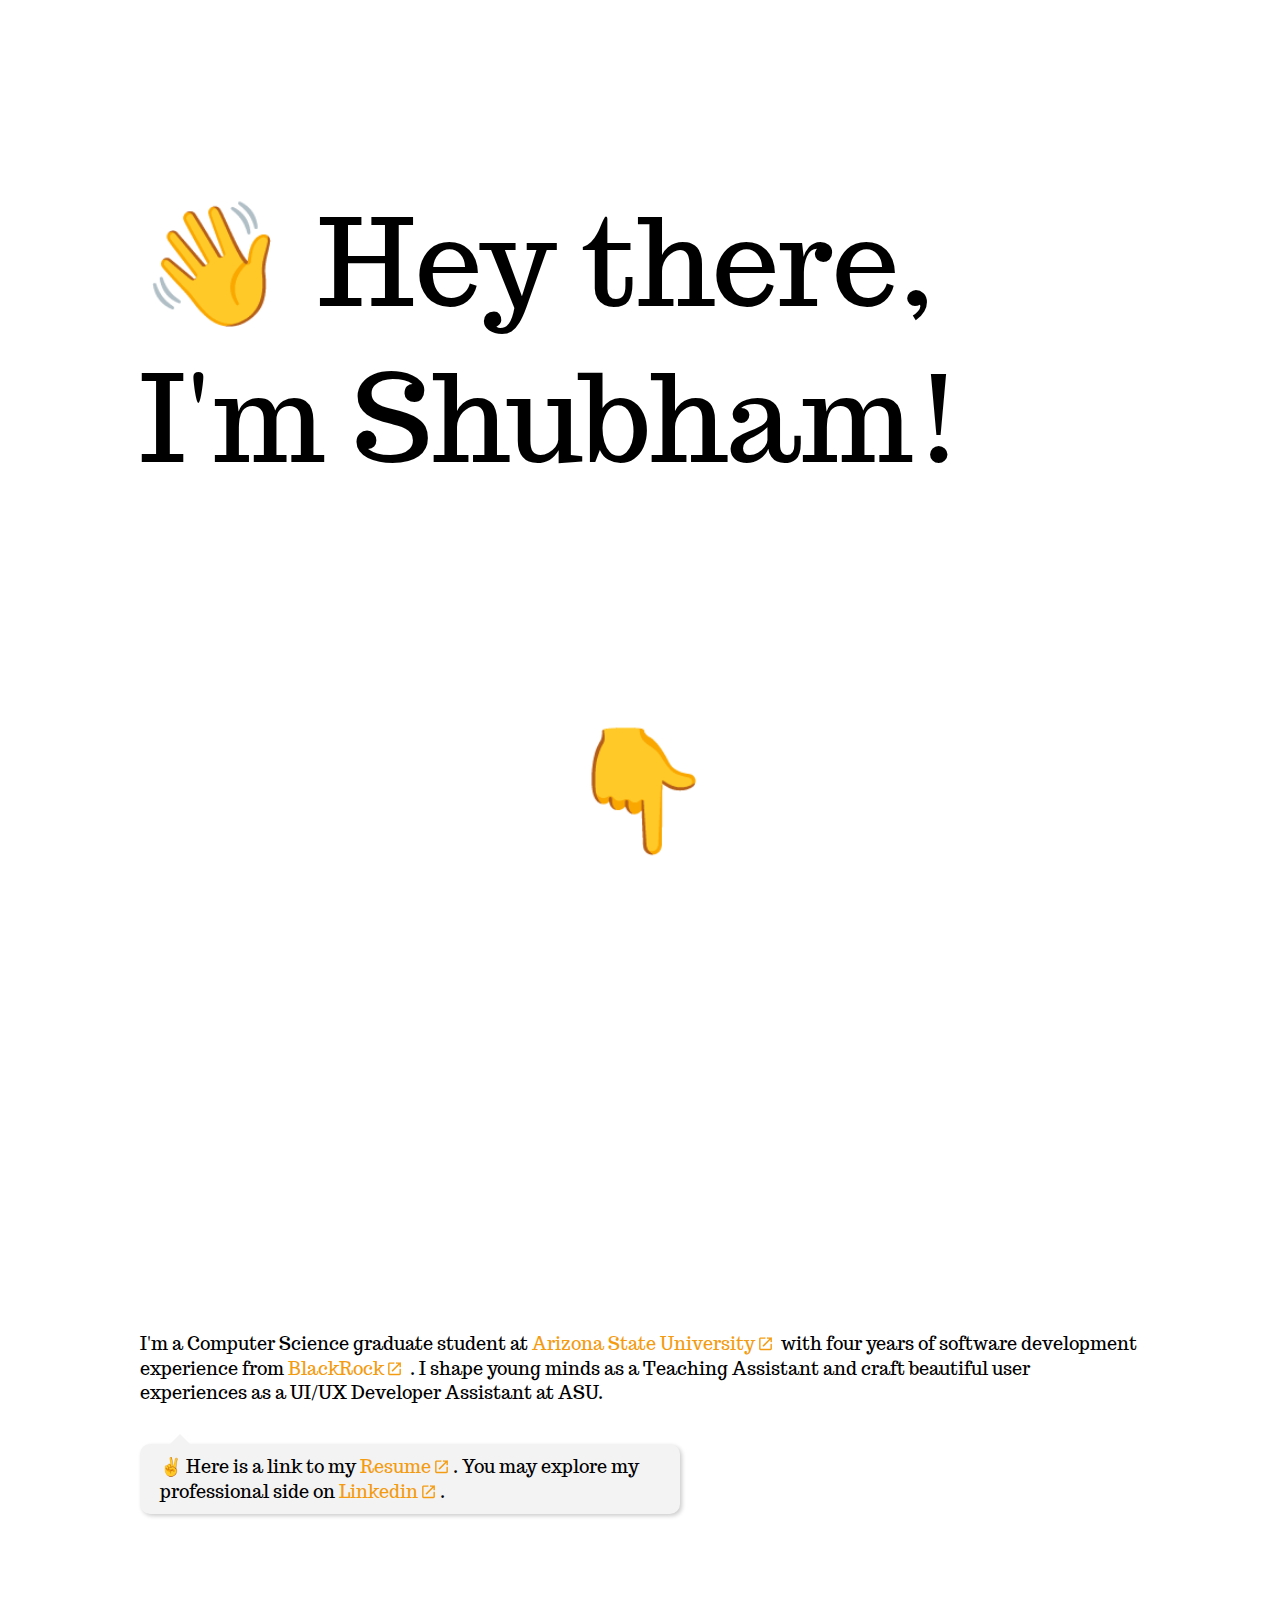
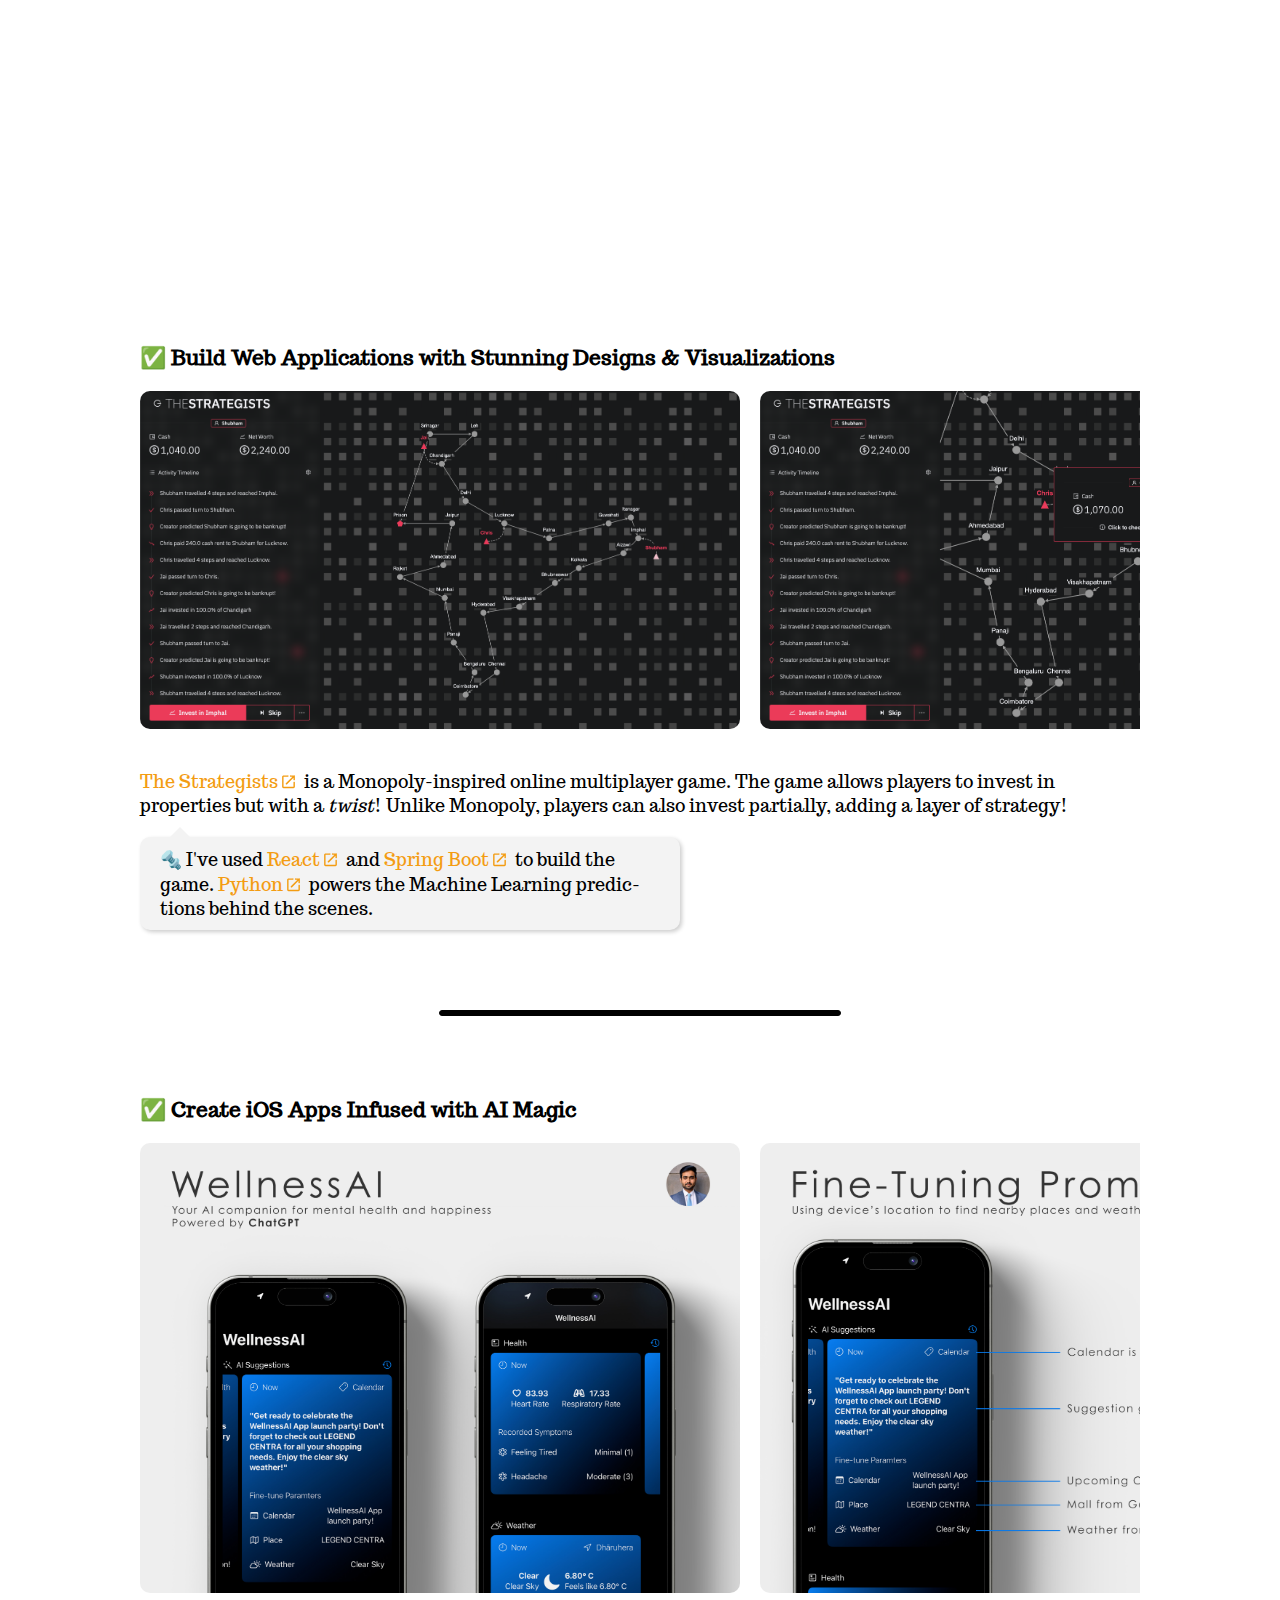
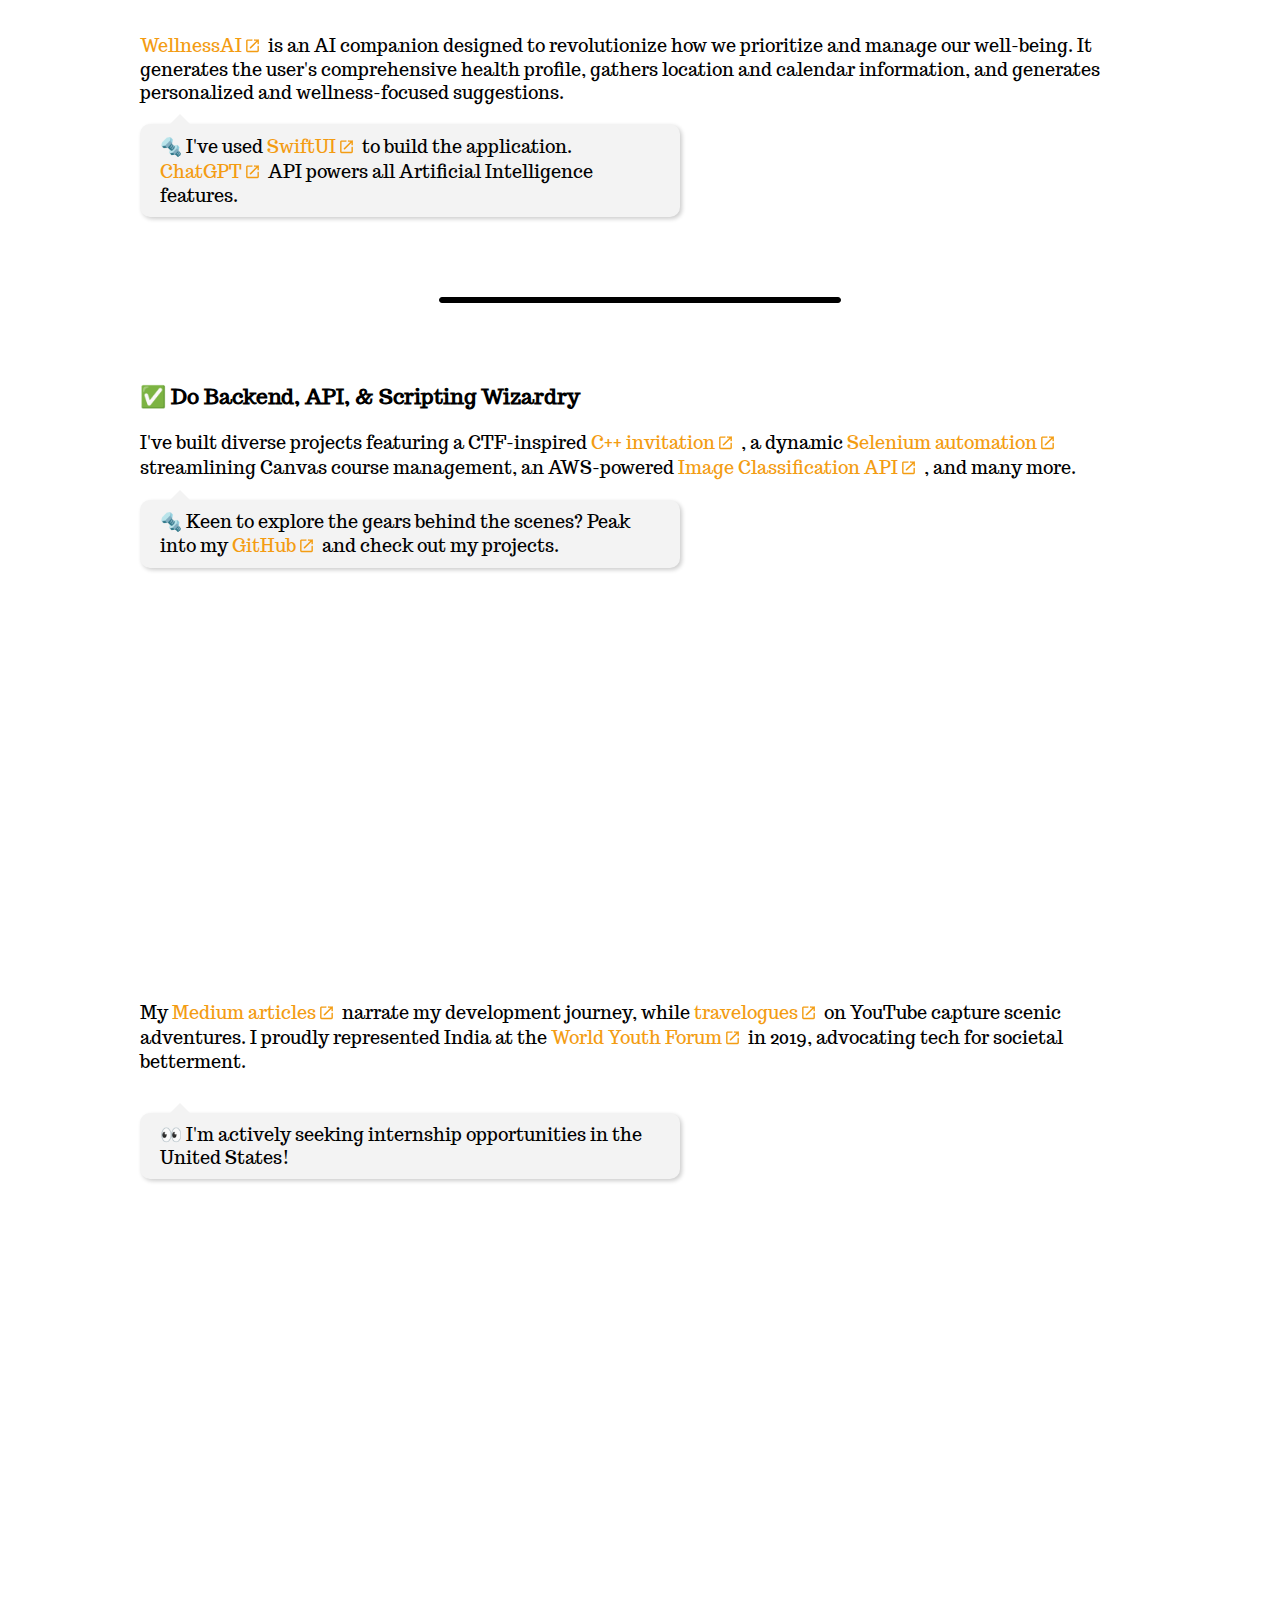
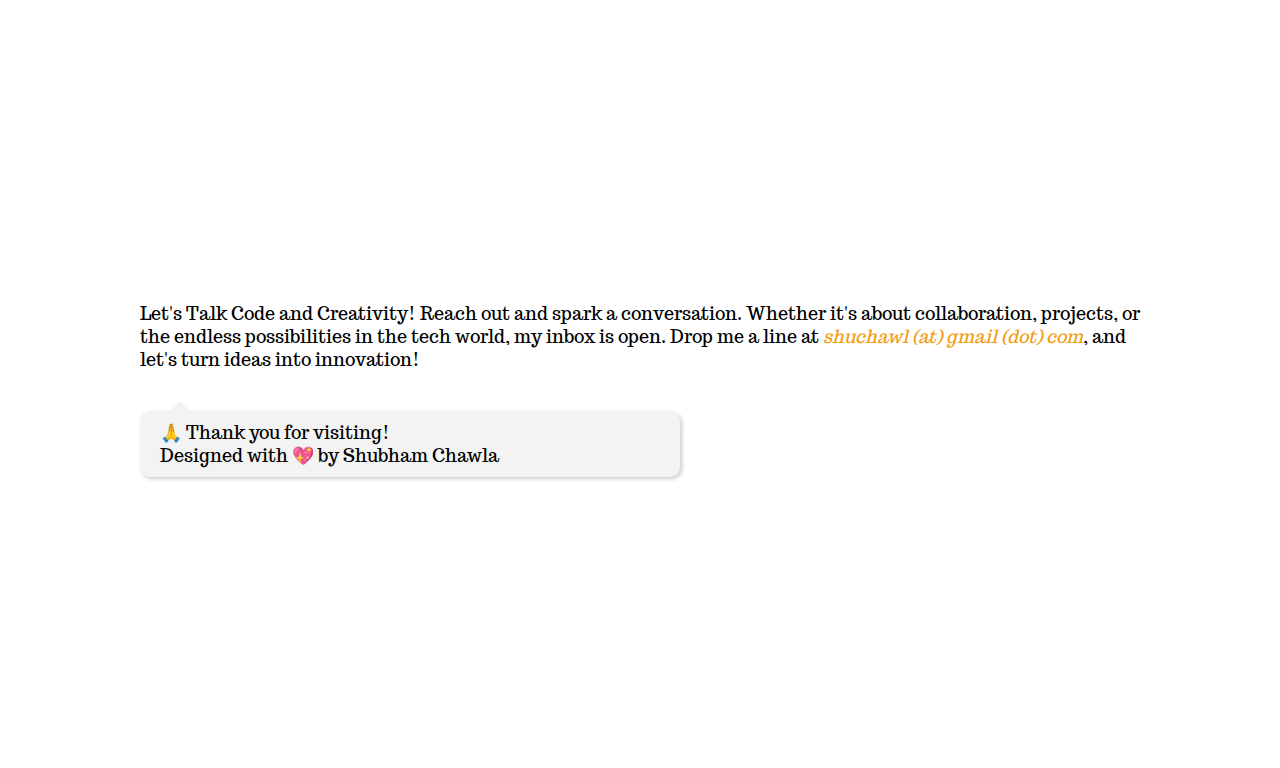
==== index.html @ 670779cb "fixed typos and emojis" ====
<!DOCTYPE html>
<html lang="en">

<head>
    <meta charset="UTF-8">
    <meta name="viewport" content="width=device-width, initial-scale=1.0">
    <title>Shubham Chawla | Portfolio</title>

    <!-- Style-related imports -->
    <link rel="stylesheet" href="css/style.css">

    <!-- JavaScript-related imports -->
    <script src="js/main.js" defer></script>
</head>

<body>

    <!-- Landing section -->
    <section class="landing">
        <header class="animate animate-out">
            <span>&#x1F44B;</span>
            <span>
                Hey there, <br />
                I'm Shubham!
            </span>
        </header>
        <footer>
            <button id="scroll-down">&#x1F447;</button>
        </footer>
    </section>

    <!-- About section -->
    <section class="about">
        <header class="animate animate-out">
            <span>&#x1F9D1; Who am I?</span>
        </header>
        <main>
            <p>
                I'm a Computer Science graduate student at
                <a href="https://www.asu.edu/" target="_blank">Arizona State University</a>
                with four years of software
                development experience from
                <a href="https://www.blackrock.com/" target="_blank">BlackRock</a>
                . I shape young minds as a Teaching Assistant and 
                craft beautiful user experiences as a UI/UX Developer Assistant at ASU.
            </p>
        </main>
        <footer>
            <p class="bubble">
                &#x270C; Here is a link to my
                <a href="https://drive.google.com/file/d/1rgNaaGQo2VbV3_PdTqlbp1B0GKqm_lYw/" target="_blank">Resume</a>.
                You may explore my professional side on
                <a href="https://www.linkedin.com/in/shubham1chawla/" target="_blank">Linkedin</a>.
            </p>
        </footer>
    </section>

    <!-- Projects section -->
    <section class="projects">
        <header class="animate animate-out">
            <span>&#x1F4BB; What can I do?</span>
        </header>
        <main>

            <!-- The Strategists -->
            <div class="projects__project">
                <h3> &#x2705; Build Web Applications with Stunning Designs & Visualizations</h3>
                <div class="slides">
                    <div class="slide slide-16-9" style="--background-url: url(../assets/web-01.png)"></div>
                    <div class="slide slide-16-9" style="--background-url: url(../assets/web-02.png)"></div>
                    <div class="slide slide-16-9" style="--background-url: url(../assets/web-03.png)"></div>
                    <div class="slide slide-16-9" style="--background-url: url(../assets/web-04.png)"></div>
                    <div class="slide slide-16-9" style="--background-url: url(../assets/web-05.png)"></div>
                    <div class="slide slide-16-9" style="--background-url: url(../assets/web-06.png)"></div>
                </div>
                <p class="description">
                    <a href="https://github.com/shubham1chawla/the-strategists-remastered" target="_blank">The Strategists</a>
                    is a Monopoly-inspired online multiplayer game.
                    The game allows players to invest in properties but with a <i>twist</i>!
                    Unlike Monopoly, players can also invest partially, adding a layer of strategy!
                </p>
                <p class="bubble">
                    &#x1F529; I've used
                    <a href="https://react.dev/" target="_blank">React</a>
                    and
                    <a href="https://spring.io/projects/spring-boot/" target="_blank">Spring Boot</a>
                    to build the game.
                    <a href="https://www.python.org/" target="_blank">Python</a>
                    powers the Machine Learning predictions behind the scenes.
                </p>
            </div>

            <hr />

            <!-- Wellness AI -->
            <div class="projects__project">
                <h3> &#x2705; Create iOS Apps Infused with AI Magic</h3>
                <div class="slides">
                    <div class="slide slide-4-3" style="--background-url: url(../assets/ios-01.jpg)"></div>
                    <div class="slide slide-4-3" style="--background-url: url(../assets/ios-02.jpg)"></div>
                    <div class="slide slide-4-3" style="--background-url: url(../assets/ios-03.jpg)"></div>
                    <div class="slide slide-4-3" style="--background-url: url(../assets/ios-04.jpg)"></div>
                    <div class="slide slide-4-3" style="--background-url: url(../assets/ios-05.jpg)"></div>
                    <div class="slide slide-4-3" style="--background-url: url(../assets/ios-06.jpg)"></div>
                    <div class="slide slide-4-3" style="--background-url: url(../assets/ios-07.jpg)"></div>
                </div>
                <p class="description">
                    <a href="https://github.com/shubham1chawla/WellnessAI" target="_blank">WellnessAI</a> 
                    is an AI companion designed to revolutionize how we prioritize and manage our well-being.
                    It generates the user's comprehensive health profile, gathers location and calendar information,
                    and generates personalized and wellness-focused suggestions.
                </p>
                <p class="bubble">
                    &#x1F529; I've used 
                    <a href="https://developer.apple.com/xcode/swiftui/" target="_blank">SwiftUI</a>
                    to build the application. 
                    <a href="https://openai.com/chatgpt" target="_blank">ChatGPT</a> 
                    API powers all Artificial Intelligence features.
                </p>
            </div>

            <hr />

            <!-- Wellness AI -->
            <div class="projects__project">
                <h3> &#x2705; Do Backend, API, & Scripting Wizardry</h3>
                <p class="description">
                    I've built diverse projects featuring a CTF-inspired
                    <a href="https://github.com/shubham1chawla/invitation" target="_blank">C++ invitation</a>
                    , a dynamic 
                    <a href="https://github.com/shubham1chawla/CanvasStudentRemover" target="_blank">Selenium automation</a> 
                    streamlining Canvas course management, an AWS-powered 
                    <a href="https://github.com/shubham1chawla/image-classifier-microservices" target="_blank">Image Classification API</a>
                    , and many more.
                </p>
                <p class="bubble">
                    &#x1F529; Keen to explore the gears behind the scenes?
                    Peak into my 
                    <a role="button" href="https://github.com/shubham1chawla" target="_blank">GitHub</a>
                    and check out my projects.
                </p>
            </div>

        </main>
    </section>

    <!-- Hobby section -->
    <section class="hobby">
        <header class="animate animate-out">
            <span>&#x1F607; What else?</span>
        </header>
        <main>
            <p>
                My 
                <a href="https://medium.com/@shuchawl" target="_blank">Medium articles</a>
                narrate my development journey, while 
                <a href="https://www.youtube.com/channel/UCCbki2O-rbIowkFsRJC2DrA" target="_blank">travelogues</a>
                on YouTube capture scenic adventures. I proudly represented India at the 
                <a href="https://wyfegypt.com/" target="_blank">World Youth Forum</a>
                in 2019, advocating tech for societal betterment.
            </p>
        </main>
        <footer>
            <p class="bubble">
                &#x1F440; I'm actively seeking internship opportunities in the United States!
            </p>
        </footer>
    </section>

    <!-- Contact section -->
    <section class="contact">
        <header class="animate animate-out">
            <span>&#x1F4AC; Want to chat?</span>
        </header>
        <main>
            <p>
                Let's Talk Code and Creativity! Reach out and spark a conversation. 
                Whether it's about collaboration, projects, or the endless possibilities in the tech world, my inbox is open. 
                Drop me a line at <i>shuchawl (at) gmail (dot) com</i>, and let's turn ideas into innovation!
            </p>
        </main>
        <footer>
            <p class="bubble">
                &#x1F64F; Thank you for visiting! <br />
                Designed with &#x1F496; by Shubham Chawla
            </p>
        </footer>
    </section>

</body>

</html>
---- css/style.css ----
@import url('https://fonts.googleapis.com/css2?family=Trocchi&display=swap');

* {
    margin: 0;
    padding: 0;
    min-width: 0;
}

:root {
    --font-family: Trocchi, serif;
    --landing-font-size: min(12vw, 12rem);
    --heading-font-size: min(8vw, 8rem);
    --font-size: min(6vw, 1.8rem);

    --section-width: 90%;
    --section-max-width: 1000px;

    --accent-color: #f39c12;
    --bubble-background-color: #f3f3f3;

    --small-unit: 1rem;
    --medium-unit: 2rem;
    --large-unit: 4rem;

    font-family: var(--font-family);
    font-size: 62.5%;
}

hr {
    width: min(50rem, 40%);
    height: 4px;
    background-color: black;
    margin: var(--large-unit) auto;
    border: 1px solid black;
    border-radius: var(--small-unit);
}

a,
a:visited,
a:focus {
    color: var(--accent-color);
    text-decoration: none;
    display: inline-flex;
    flex-wrap: wrap;
    align-items: center;
}

a:hover {
    text-decoration: underline;
}

a[target="_blank"]::after {
    content: url(../assets/new-tab.svg);
    margin-left: 2px;
}

section {
    min-height: 100svh;
    width: var(--section-width);
    max-width: var(--section-max-width);
    margin: auto;
    font-size: var(--font-size);
}

section>header {
    font-size: var(--heading-font-size);
}

section .bubble {
    position: relative;
    background: var(--bubble-background-color);
    border-radius: var(--small-unit);
    font-size: var(--font-size);
    max-width: min(100%, 50rem);
    padding: var(--small-unit) var(--medium-unit);
    box-shadow: 2px 2px 4px rgba(0, 0, 0, .2);
    hyphens: auto;
}

section .bubble:after {
    content: '';
    position: absolute;
    top: 0;
    left: var(--large-unit);
    width: 0;
    height: 0;
    border: var(--small-unit) solid transparent;
    border-bottom-color: var(--bubble-background-color);
    border-top: 0;
    margin-left: calc(-1 * var(--small-unit));
    margin-top: calc(-1 * var(--small-unit));
}

.animate {
    transition: all 1s ease;
    transition-delay: 400ms;
}

.animate-out {
    filter: blur(100%);
    transform: translateX(var(--large-unit));
    opacity: 0;
}

.animate-in {
    filter: blur(0%);
    transform: translateX(0%);
    opacity: 1;
}

/* 
    ----------------------------------------------------
    LANDING SECTION CSS BELOW
    ----------------------------------------------------
*/

section.landing {
    display: flex;
    flex: auto 1;
    flex-direction: column;
    justify-content: space-between;
}

section.landing>header {
    font-size: var(--landing-font-size);
    margin: auto 0;
}

section.landing>footer {
    align-self: center;
}

section.landing>footer>button {
    cursor: pointer;
    background: none;
    border: none;
    font-size: var(--landing-font-size);
    padding: var(--large-unit) 0;
    animation: scroll-down-icon-animation 1.5s infinite;
}

@keyframes scroll-down-icon-animation {
    0% {
        transform: translateY(0%);
    }

    50% {
        transform: translateY(var(--medium-unit));
    }

    100% {
        transform: translateY(0%);
    }
}

/* 
    ----------------------------------------------------
    ABOUT SECTION CSS BELOW
    ----------------------------------------------------
*/

section.about {
    display: flex;
    flex-direction: column;
    justify-content: center;
    gap: var(--large-unit);
}

/* 
    ----------------------------------------------------
    PROJECTS SECTION CSS BELOW
    ----------------------------------------------------
*/

section.projects {
    display: flex;
    flex-direction: column;
    gap: var(--large-unit);
}

section.projects>main {
    display: flex;
    flex-direction: column;
    gap: var(--large-unit);
}

section.projects>main div.projects__project {
    display: flex;
    flex-direction: column;
    gap: var(--medium-unit);
}

section.projects>main div.slides {
    display: flex;
    overflow-x: auto;
    scroll-snap-type: x mandatory;
    scroll-behavior: smooth;
    -webkit-overflow-scrolling: touch;
    scroll-snap-type: mandatory;
}

section.projects>main div.slides::-webkit-scrollbar {
    width: var(--small-unit);
    height: var(--small-unit);
}

section.projects>main div.slides::-webkit-scrollbar-thumb {
    background: var(--accent-color);
    border-radius: var(--small-unit);
}

section.projects>main div.slides::-webkit-scrollbar-track {
    background: transparent;
}

section.projects>main div.slides>div.slide {
    position: relative;
    display: flex;
    margin: 0 var(--medium-unit) var(--medium-unit) 0;
    flex-shrink: 0;
    justify-content: center;
    align-items: center;
    scroll-snap-align: start;
    border-radius: var(--small-unit);
    transform-origin: center center;
    transform: scale(1);
    transition: transform 0.5s;
    width: min(60rem, 100%);
    background-image: var(--background-url);
    background-size: cover;
    background-position: center;
    cursor: pointer;
}

section.projects>main div.slides>div.slide-16-9 {
    aspect-ratio: 16/9;
}

section.projects>main div.slides>div.slide-4-3 {
    aspect-ratio: 4/3;
}

/* 
    ----------------------------------------------------
    HOBBY SECTION CSS BELOW
    ----------------------------------------------------
*/

section.hobby {
    display: flex;
    flex-direction: column;
    justify-content: center;
    gap: var(--large-unit);
}

/* 
    ----------------------------------------------------
    CONTACT SECTION CSS BELOW
    ----------------------------------------------------
*/

section.contact {
    display: flex;
    flex-direction: column;
    justify-content: center;
    gap: var(--large-unit);
}

section.contact>main p>i {
    color: var(--accent-color);
}
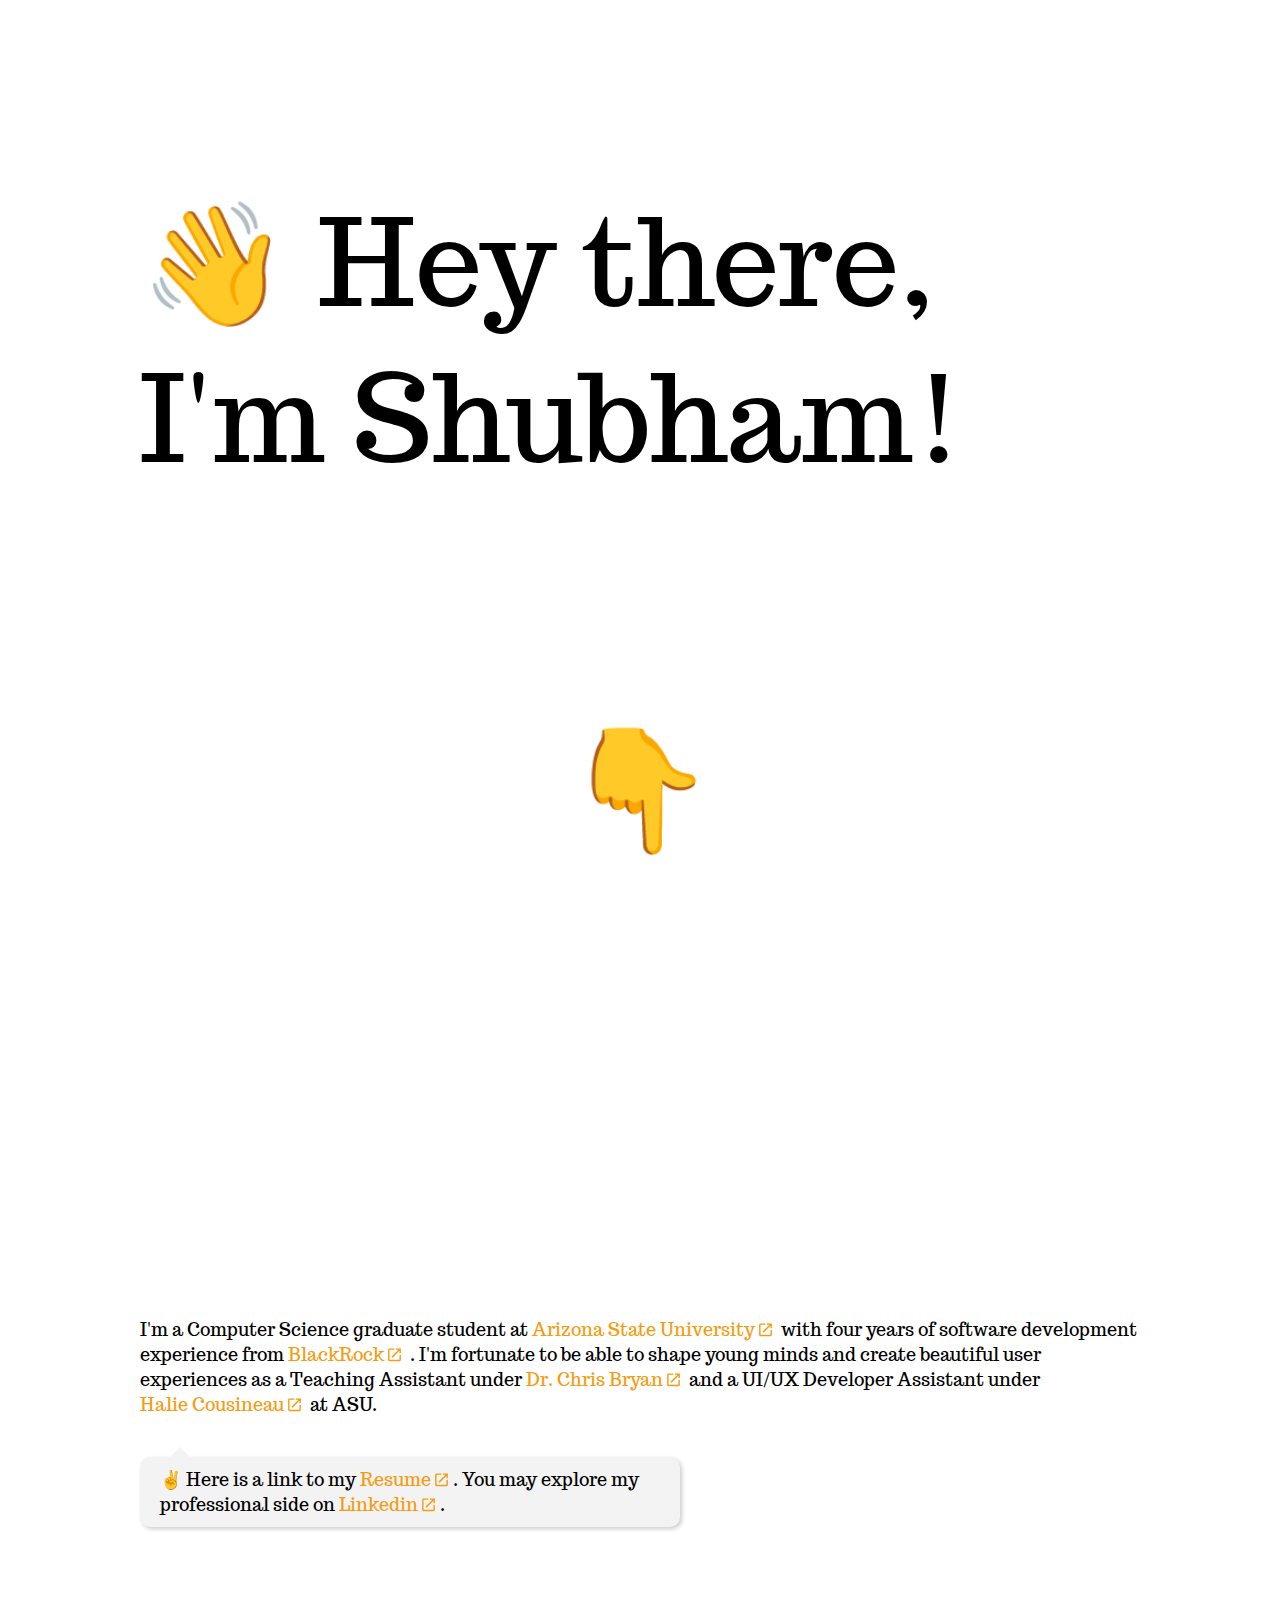
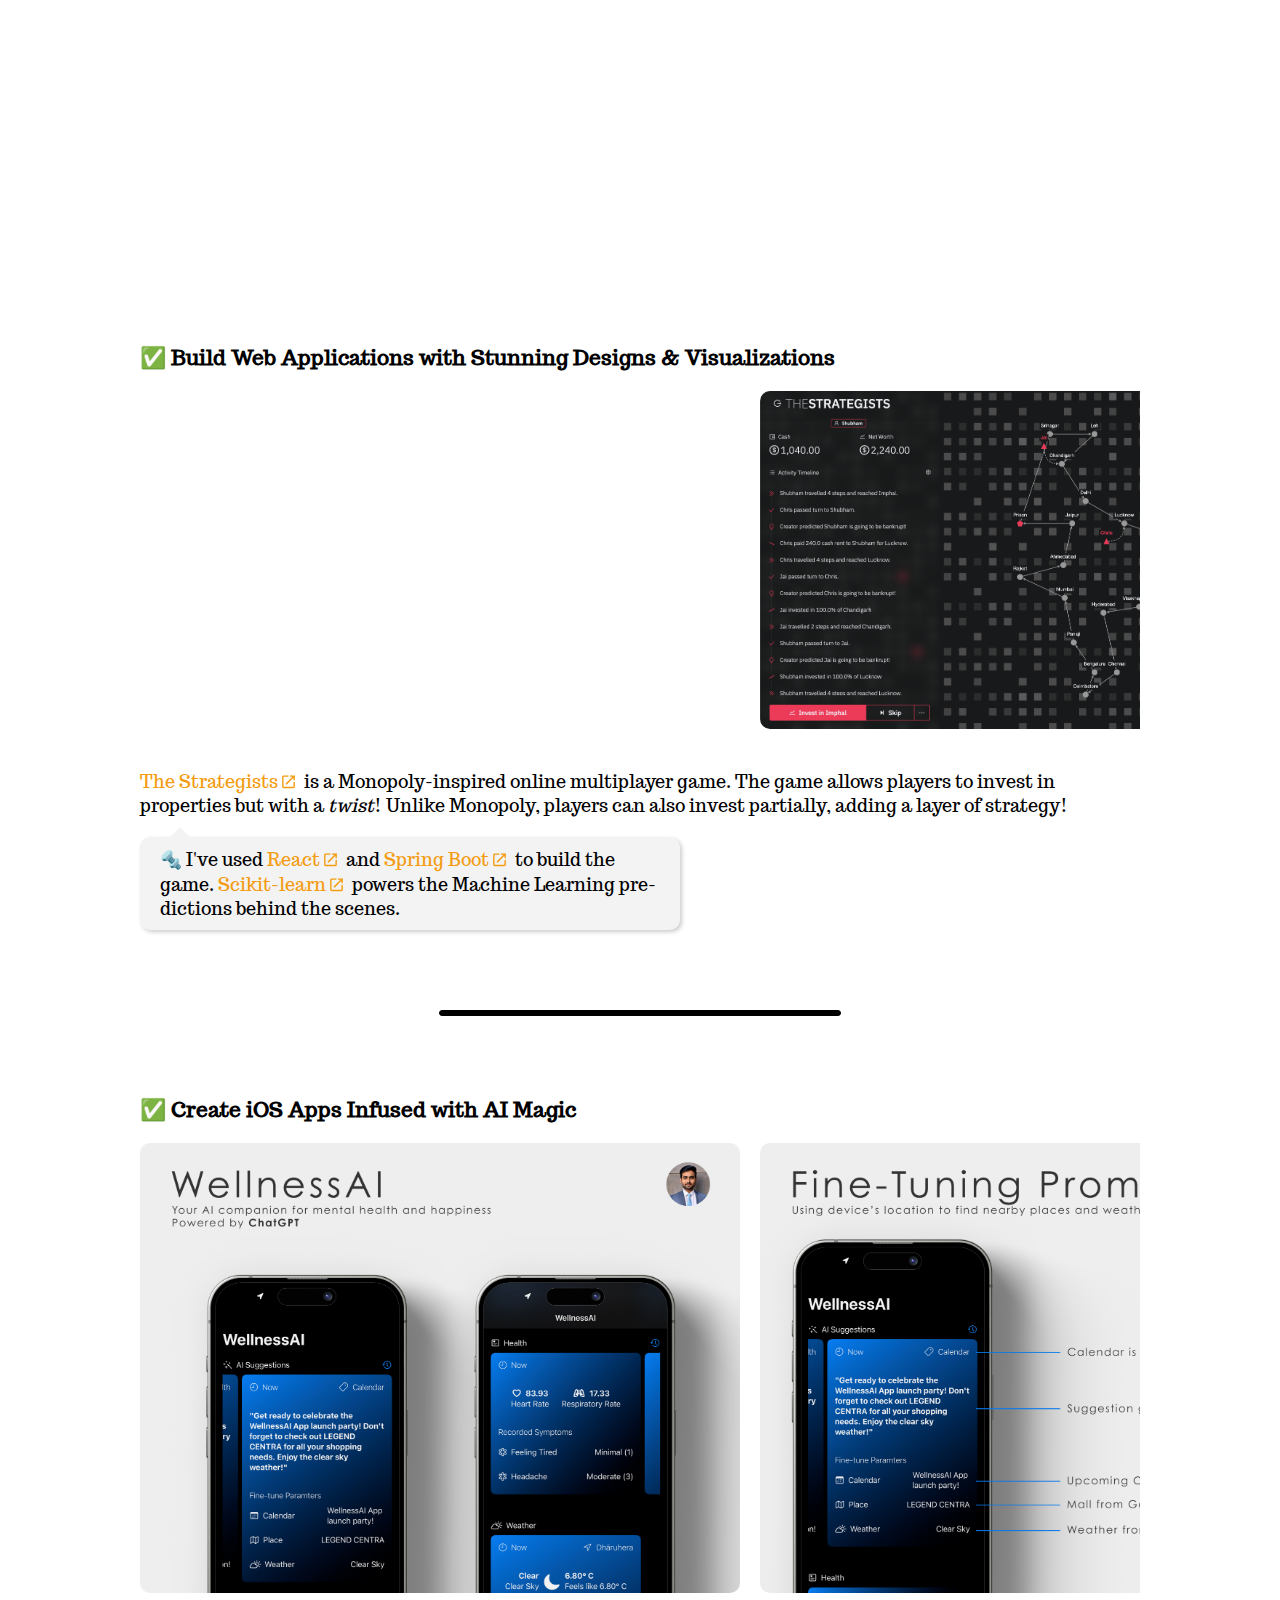
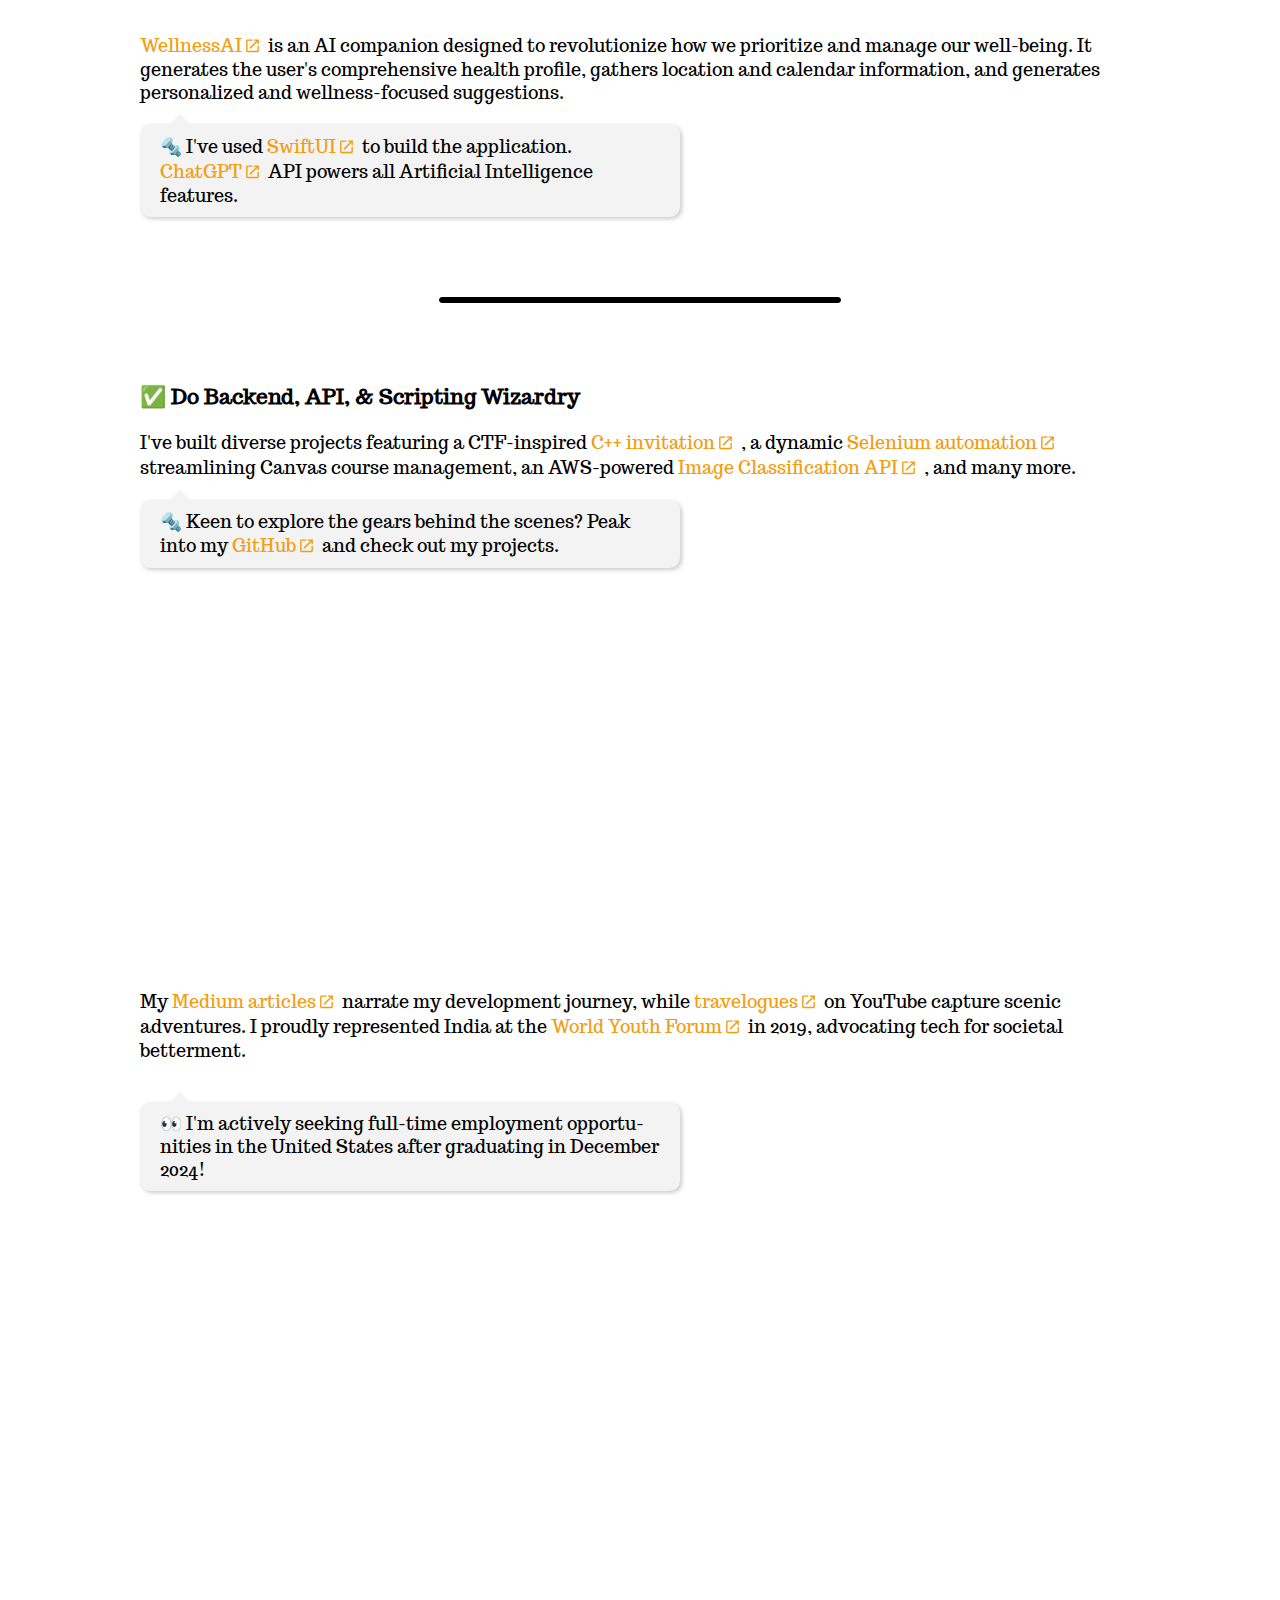
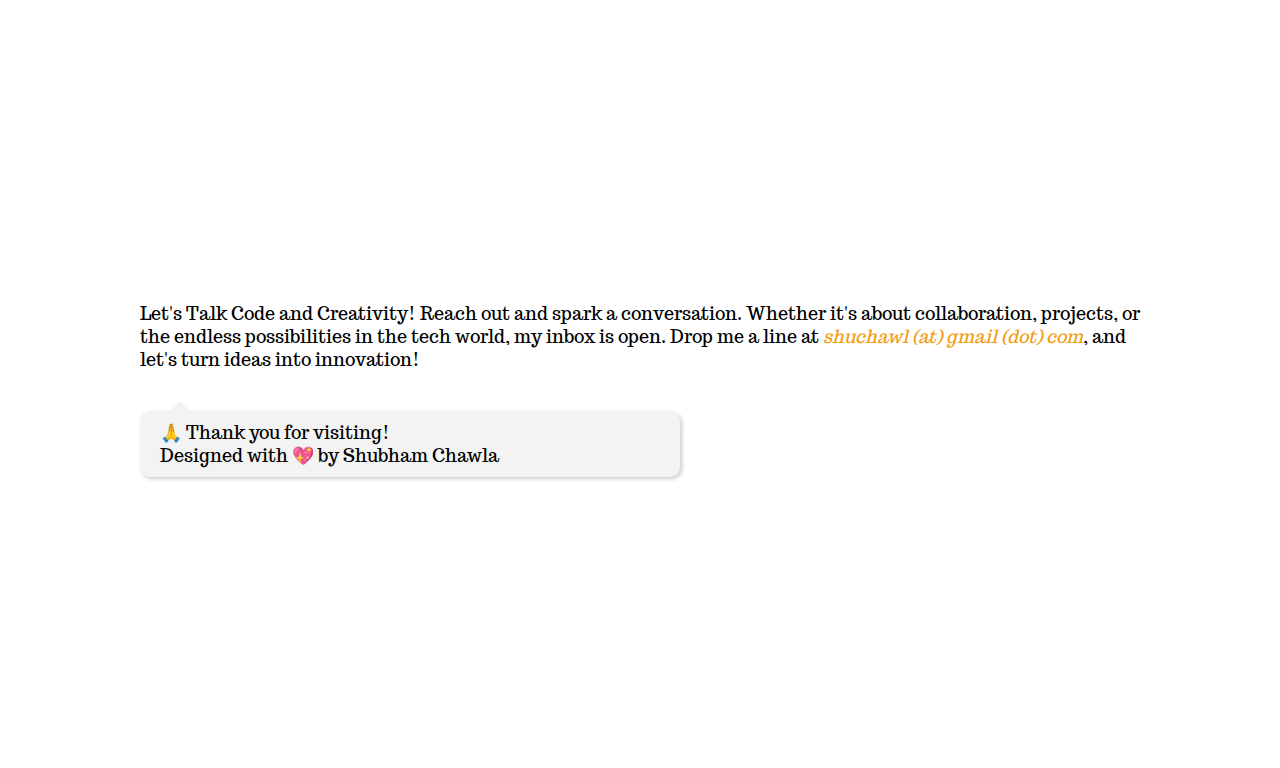
==== commit 8075ed29: "added Strategists gameplay video and minor changes" ====
--- a/index.html
+++ b/index.html
@@ -18,7 +18,7 @@
     <!-- Landing section -->
     <section class="landing">
         <header class="animate animate-out">
-            <span>&#x1F44B;</span>
+            <span class="landing__wave">&#x1F44B;</span>
             <span>
                 Hey there, <br />
                 I'm Shubham!
@@ -41,8 +41,12 @@
                 with four years of software
                 development experience from
                 <a href="https://www.blackrock.com/" target="_blank">BlackRock</a>
-                . I shape young minds as a Teaching Assistant and 
-                craft beautiful user experiences as a UI/UX Developer Assistant at ASU.
+                . I'm fortunate to be able to shape young minds and 
+                create beautiful user experiences as a Teaching Assistant under 
+                <a href="https://search.asu.edu/profile/3335256" target="_blank">Dr. Chris Bryan</a>
+                and a UI/UX Developer Assistant under 
+                <a href="https://search.asu.edu/profile/4077374" target="_blank">Halie Cousineau</a>
+                at ASU.
             </p>
         </main>
         <footer>
@@ -66,6 +70,17 @@
             <div class="projects__project">
                 <h3> &#x2705; Build Web Applications with Stunning Designs & Visualizations</h3>
                 <div class="slides">
+                    <div class="slide slide-16-9">
+                        <iframe 
+                            width="100%" height="100%" 
+                            src="https://www.youtube.com/embed/hvkbyQzbgW0?si=vSgrhtbuvL-ZJaoZ" 
+                            title="YouTube video player" 
+                            frameborder="0" 
+                            allow="accelerometer; autoplay; clipboard-write; encrypted-media; gyroscope; picture-in-picture; web-share" 
+                            referrerpolicy="strict-origin-when-cross-origin" 
+                            allowfullscreen>
+                        </iframe>
+                    </div>
                     <div class="slide slide-16-9" style="--background-url: url(../assets/web-01.png)"></div>
                     <div class="slide slide-16-9" style="--background-url: url(../assets/web-02.png)"></div>
                     <div class="slide slide-16-9" style="--background-url: url(../assets/web-03.png)"></div>
@@ -85,7 +100,7 @@
                     and
                     <a href="https://spring.io/projects/spring-boot/" target="_blank">Spring Boot</a>
                     to build the game.
-                    <a href="https://www.python.org/" target="_blank">Python</a>
+                    <a href="https://scikit-learn.org/stable/" target="_blank">Scikit-learn</a>
                     powers the Machine Learning predictions behind the scenes.
                 </p>
             </div>
@@ -162,7 +177,7 @@
         </main>
         <footer>
             <p class="bubble">
-                &#x1F440; I'm actively seeking internship opportunities in the United States!
+                &#x1F440; I'm actively seeking full-time employment opportunities in the United States after graduating in December 2024!
             </p>
         </footer>
     </section>
--- a/css/style.css
+++ b/css/style.css
@@ -126,6 +126,26 @@
     margin: auto 0;
 }
 
+section.landing>header span.landing__wave {
+    display: inline-block;
+    transform-origin: 90% 90%;
+    animation: wave-animation 1.5s infinite;
+}
+
+@keyframes wave-animation {
+    0% {
+        transform: rotate(-6.125deg);
+    }
+
+    50% {
+        transform: rotate(6.125deg);
+    }
+
+    100% {
+        transform: rotate(-6.125deg);
+    }
+}
+
 section.landing>footer {
     align-self: center;
 }
@@ -230,6 +250,7 @@
     background-size: cover;
     background-position: center;
     cursor: pointer;
+    overflow: hidden;
 }
 
 section.projects>main div.slides>div.slide-16-9 {
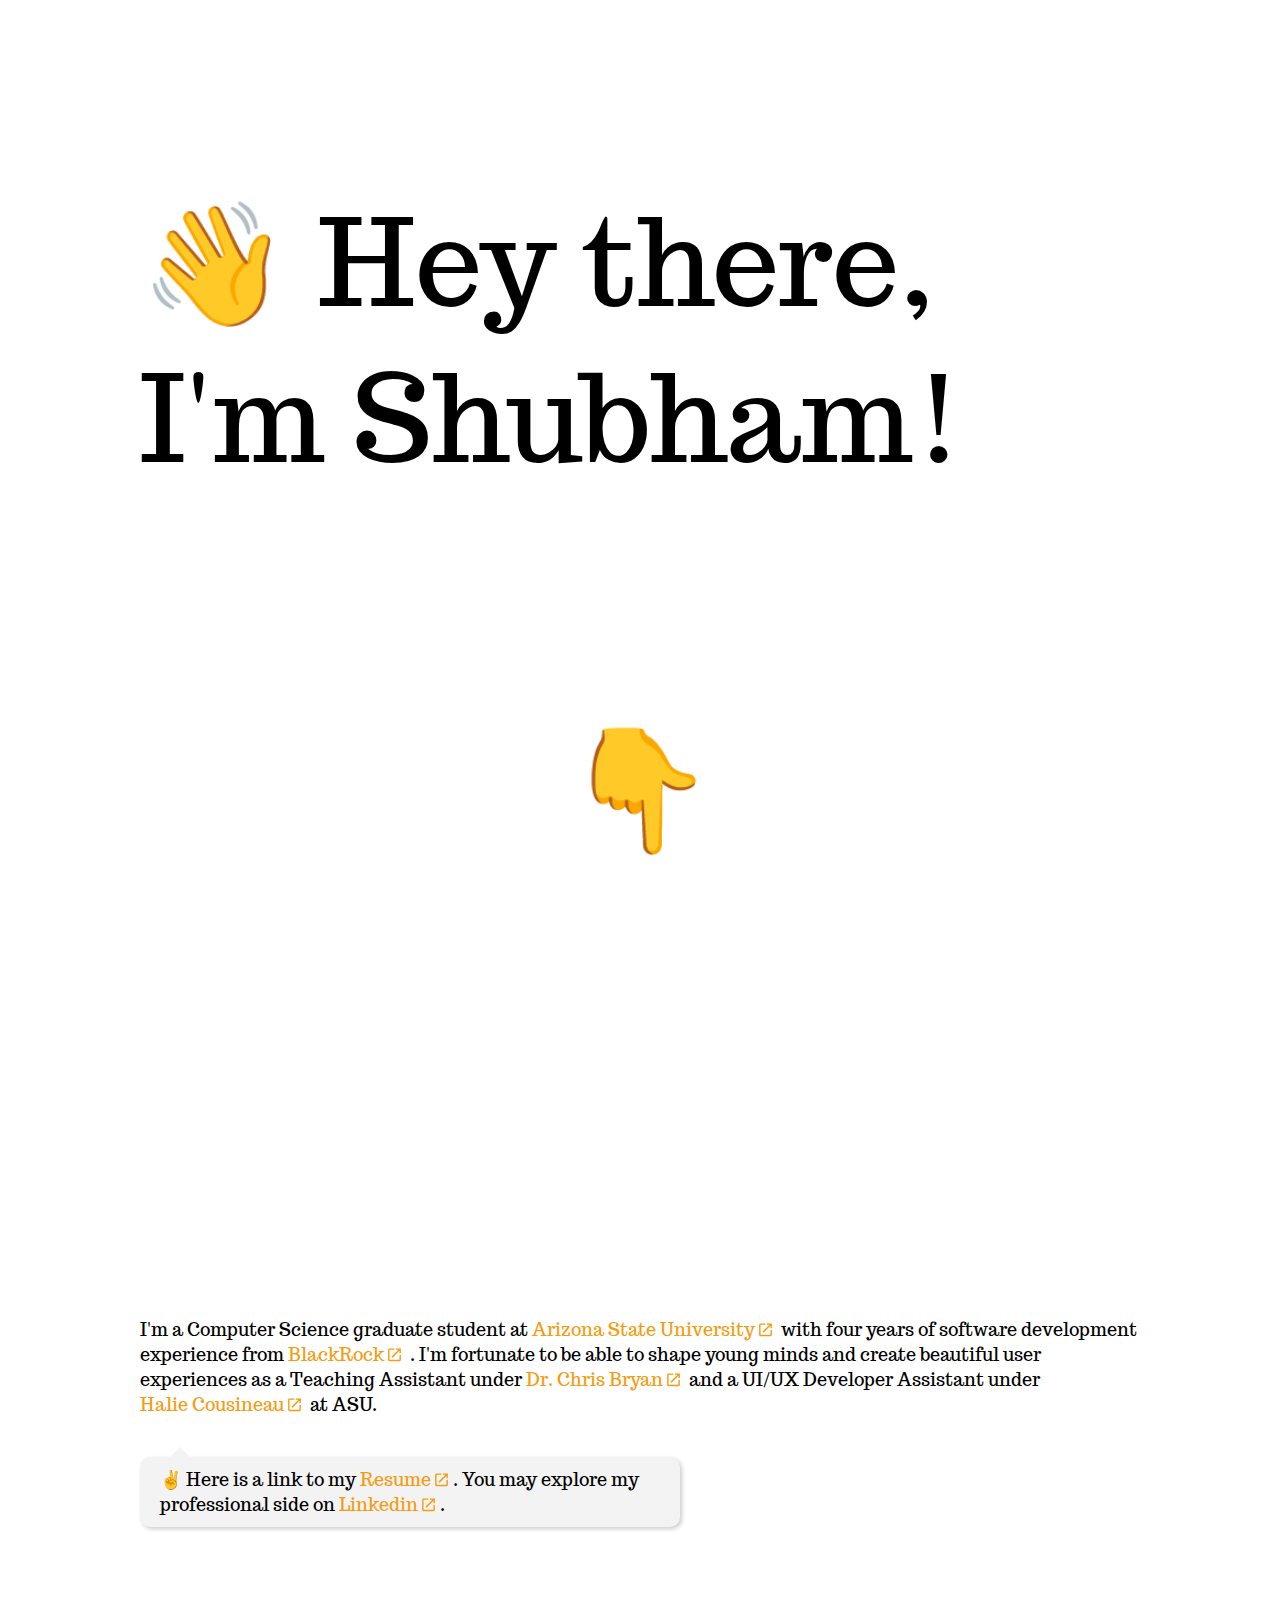
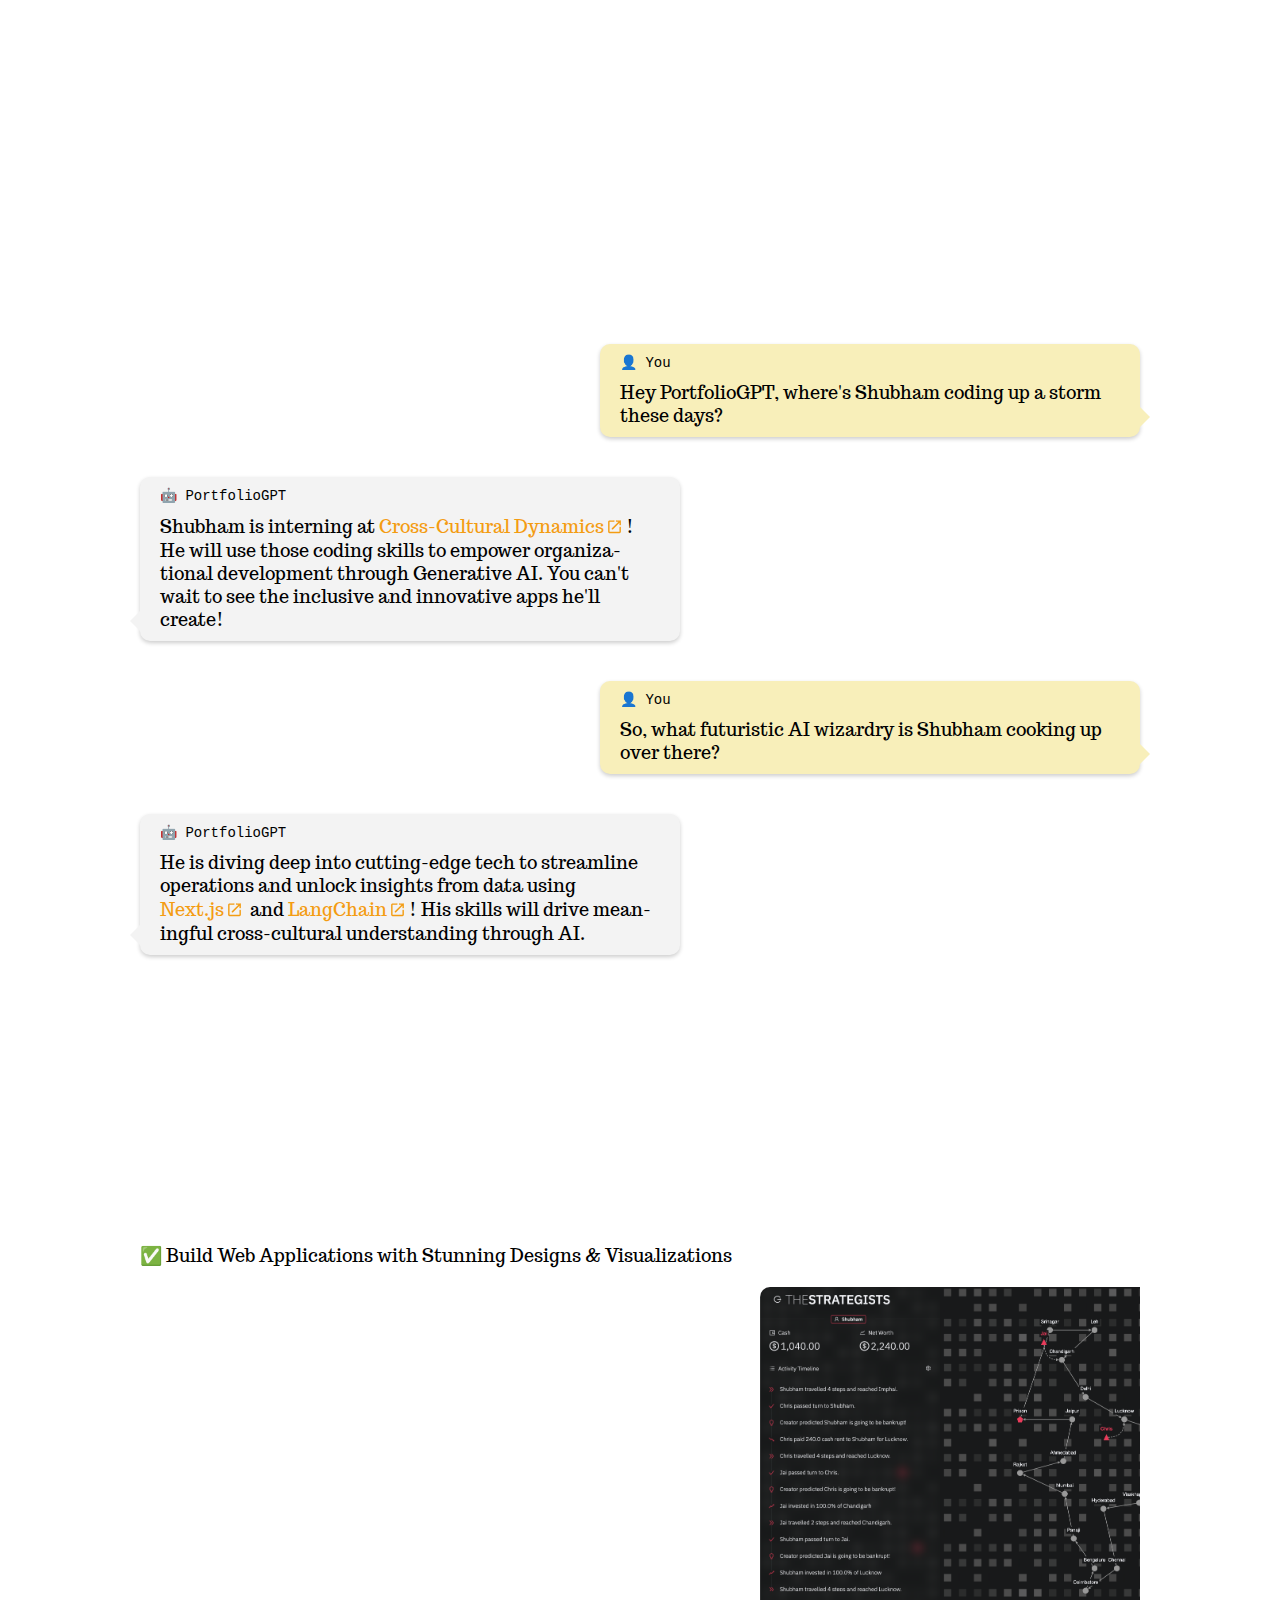
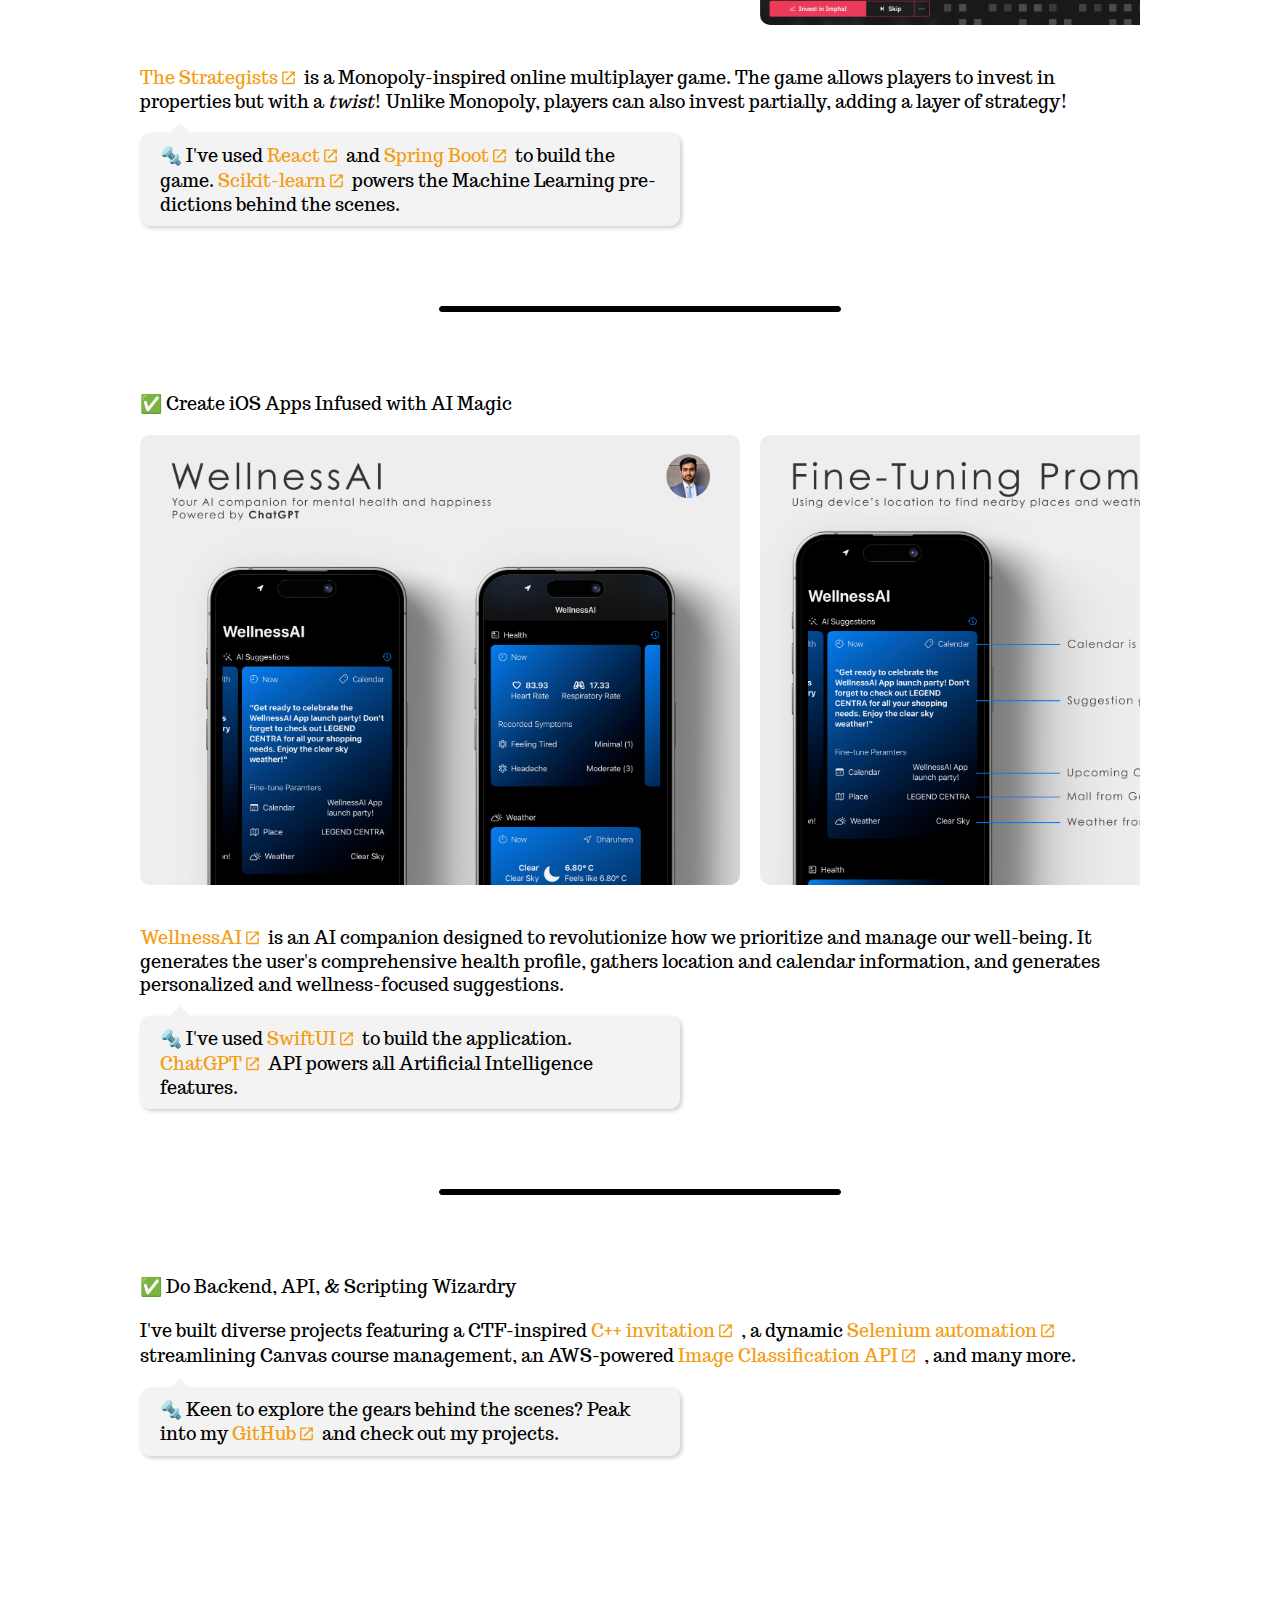
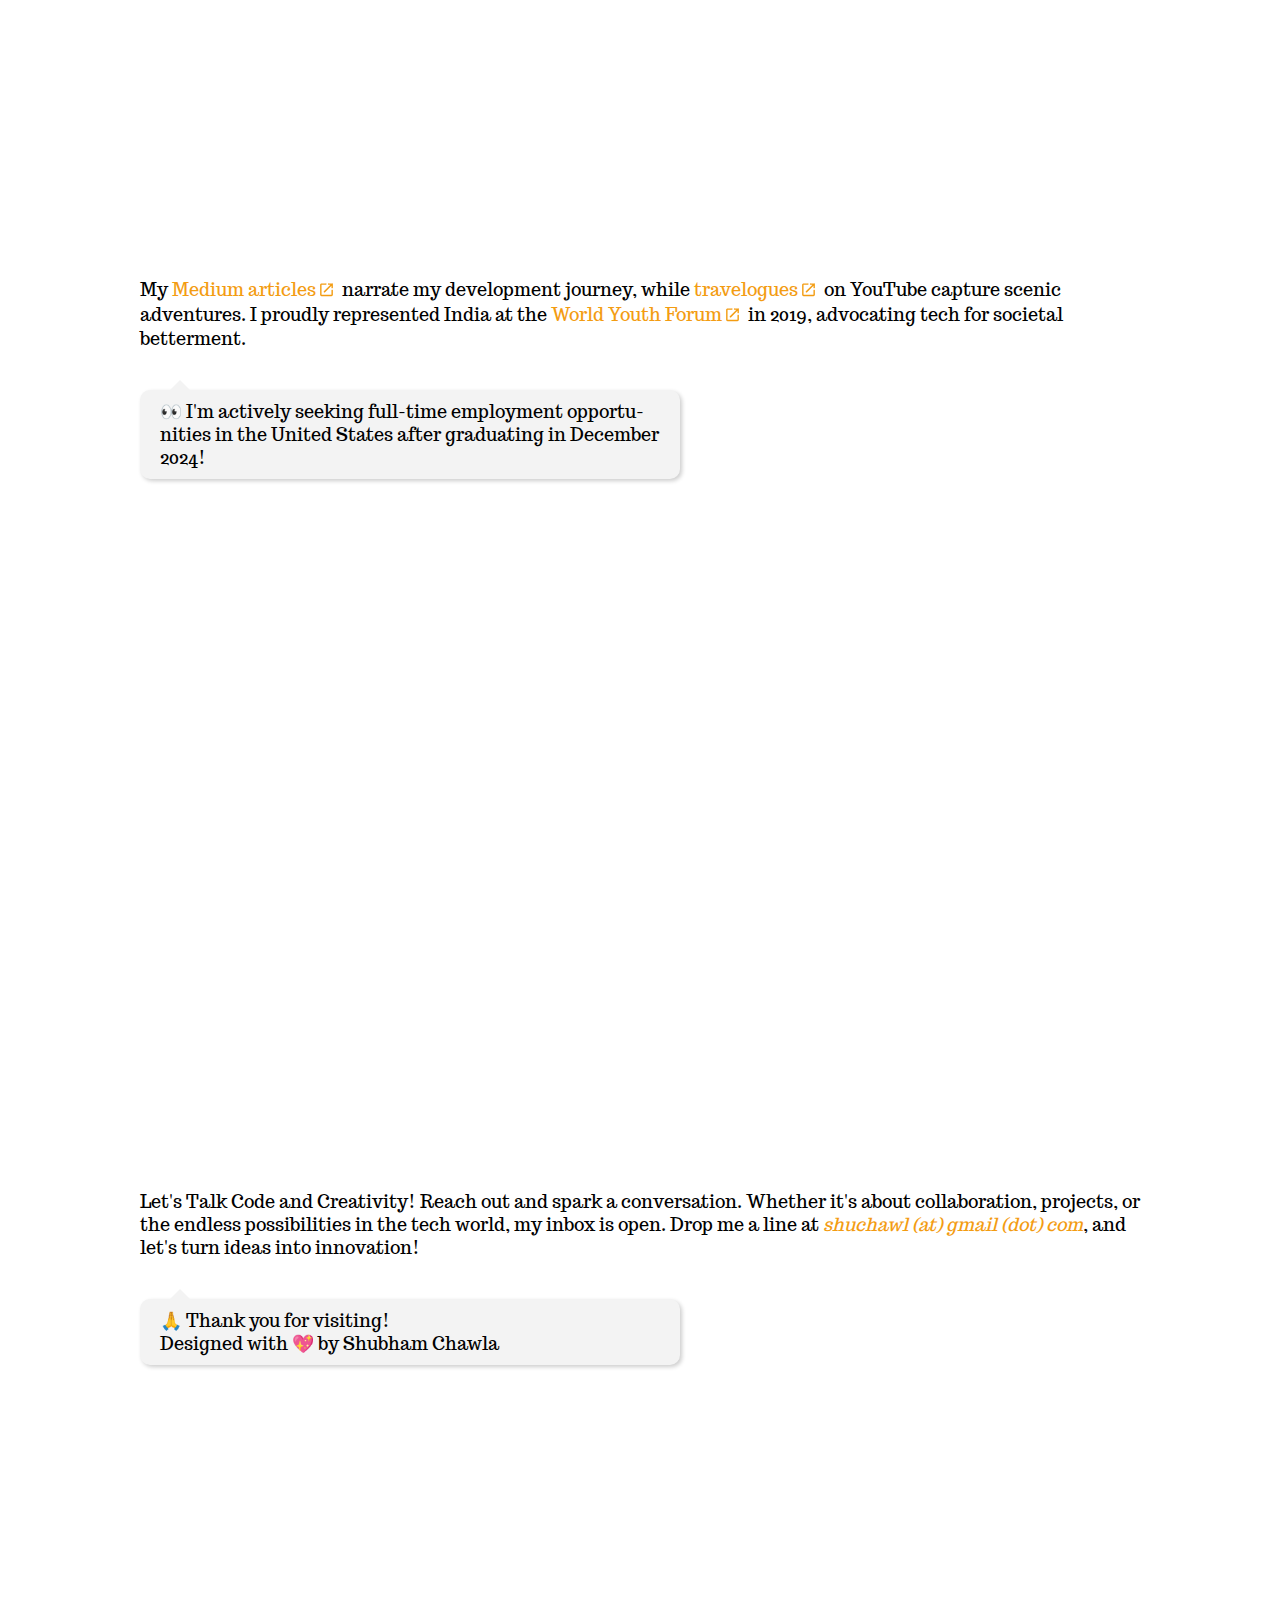
==== commit 37102df9: "added internship chat" ====
--- a/index.html
+++ b/index.html
@@ -18,11 +18,11 @@
     <!-- Landing section -->
     <section class="landing">
         <header class="animate animate-out">
-            <span class="landing__wave">&#x1F44B;</span>
-            <span>
+            <h1>
+                <span class="landing__wave">&#x1F44B;</span>
                 Hey there, <br />
                 I'm Shubham!
-            </span>
+            </h1>
         </header>
         <footer>
             <button id="scroll-down">&#x1F447;</button>
@@ -32,7 +32,7 @@
     <!-- About section -->
     <section class="about">
         <header class="animate animate-out">
-            <span>&#x1F9D1; Who am I?</span>
+            <h2>&#x1F9D1; Who am I?</h2>
         </header>
         <main>
             <p>
@@ -41,10 +41,10 @@
                 with four years of software
                 development experience from
                 <a href="https://www.blackrock.com/" target="_blank">BlackRock</a>
-                . I'm fortunate to be able to shape young minds and 
-                create beautiful user experiences as a Teaching Assistant under 
+                . I'm fortunate to be able to shape young minds and
+                create beautiful user experiences as a Teaching Assistant under
                 <a href="https://search.asu.edu/profile/3335256" target="_blank">Dr. Chris Bryan</a>
-                and a UI/UX Developer Assistant under 
+                and a UI/UX Developer Assistant under
                 <a href="https://search.asu.edu/profile/4077374" target="_blank">Halie Cousineau</a>
                 at ASU.
             </p>
@@ -59,10 +59,60 @@
         </footer>
     </section>
 
+    <!-- Internship section -->
+    <section class="internship">
+        <header class="animate animate-out">
+            <h2>&#10024; What's new!</h2>
+        </header>
+        <main class="chat">
+
+            <!-- 1st user prompt -->
+            <div class="chat-bubble chat-bubble-user">
+                <div class="chat-bubble__header">&#x1F464; You</div>
+                <p class="chat-bubble__body">
+                    Hey PortfolioGPT,
+                    where's Shubham coding up a storm these days?
+                </p>
+            </div>
+
+            <!-- 1st LLM reply -->
+            <div class="chat-bubble chat-bubble-bot">
+                <div class="chat-bubble__header">&#129302; PortfolioGPT</div>
+                <p class="chat-bubble__body">
+                    Shubham is interning at
+                    <a href="https://www.ccdynamics.org/" target="_blank">Cross-Cultural Dynamics</a>!
+                    He will use those coding skills to empower organizational development through Generative AI.
+                    You can't wait to see the inclusive and innovative apps he'll create!
+                </p>
+            </div>
+
+            <!-- 2nd user prompt -->
+            <div class="chat-bubble chat-bubble-user">
+                <div class="chat-bubble__header">&#x1F464; You</div>
+                <p class="chat-bubble__body">
+                    So, what futuristic AI wizardry is Shubham cooking up over there?
+                </p>
+            </div>
+
+            <!-- 2nd LLM reply -->
+            <div class="chat-bubble chat-bubble-bot">
+                <div class="chat-bubble__header">&#129302; PortfolioGPT</div>
+                <p class="chat-bubble__body">
+                    He is diving deep into cutting-edge tech to streamline
+                    operations and unlock insights from data using
+                    <a href="https://nextjs.org/" target="_blank">Next.js</a> and
+                    <a href="https://www.langchain.com/" target="_blank">LangChain</a>!
+                    His skills will drive meaningful cross-cultural understanding through AI.
+                </p>
+            </div>
+
+        </main>
+    </section>
+
     <!-- Projects section -->
     <section class="projects">
         <header class="animate animate-out">
-            <span>&#x1F4BB; What can I do?</span>
+            <h2>&#x1F4BB; What can I do?</h2>
         </header>
         <main>
 
@@ -71,14 +121,11 @@
                 <h3> &#x2705; Build Web Applications with Stunning Designs & Visualizations</h3>
                 <div class="slides">
                     <div class="slide slide-16-9">
-                        <iframe 
-                            width="100%" height="100%" 
-                            src="https://www.youtube.com/embed/hvkbyQzbgW0?si=vSgrhtbuvL-ZJaoZ" 
-                            title="YouTube video player" 
-                            frameborder="0" 
-                            allow="accelerometer; autoplay; clipboard-write; encrypted-media; gyroscope; picture-in-picture; web-share" 
-                            referrerpolicy="strict-origin-when-cross-origin" 
-                            allowfullscreen>
+                        <iframe width="100%" height="100%"
+                            src="https://www.youtube.com/embed/hvkbyQzbgW0?si=vSgrhtbuvL-ZJaoZ"
+                            title="YouTube video player" frameborder="0"
+                            allow="accelerometer; autoplay; clipboard-write; encrypted-media; gyroscope; picture-in-picture; web-share"
+                            referrerpolicy="strict-origin-when-cross-origin" allowfullscreen>
                         </iframe>
                     </div>
                     <div class="slide slide-16-9" style="--background-url: url(../assets/web-01.png)"></div>
@@ -89,7 +136,8 @@
                     <div class="slide slide-16-9" style="--background-url: url(../assets/web-06.png)"></div>
                 </div>
                 <p class="description">
-                    <a href="https://github.com/shubham1chawla/the-strategists-remastered" target="_blank">The Strategists</a>
+                    <a href="https://github.com/shubham1chawla/the-strategists-remastered" target="_blank">The
+                        Strategists</a>
                     is a Monopoly-inspired online multiplayer game.
                     The game allows players to invest in properties but with a <i>twist</i>!
                     Unlike Monopoly, players can also invest partially, adding a layer of strategy!
@@ -120,16 +168,16 @@
                     <div class="slide slide-4-3" style="--background-url: url(../assets/ios-07.jpg)"></div>
                 </div>
                 <p class="description">
-                    <a href="https://github.com/shubham1chawla/WellnessAI" target="_blank">WellnessAI</a> 
+                    <a href="https://github.com/shubham1chawla/WellnessAI" target="_blank">WellnessAI</a>
                     is an AI companion designed to revolutionize how we prioritize and manage our well-being.
                     It generates the user's comprehensive health profile, gathers location and calendar information,
                     and generates personalized and wellness-focused suggestions.
                 </p>
                 <p class="bubble">
-                    &#x1F529; I've used 
+                    &#x1F529; I've used
                     <a href="https://developer.apple.com/xcode/swiftui/" target="_blank">SwiftUI</a>
-                    to build the application. 
-                    <a href="https://openai.com/chatgpt" target="_blank">ChatGPT</a> 
+                    to build the application.
+                    <a href="https://openai.com/chatgpt" target="_blank">ChatGPT</a>
                     API powers all Artificial Intelligence features.
                 </p>
             </div>
@@ -142,15 +190,17 @@
                 <p class="description">
                     I've built diverse projects featuring a CTF-inspired
                     <a href="https://github.com/shubham1chawla/invitation" target="_blank">C++ invitation</a>
-                    , a dynamic 
-                    <a href="https://github.com/shubham1chawla/CanvasStudentRemover" target="_blank">Selenium automation</a> 
-                    streamlining Canvas course management, an AWS-powered 
-                    <a href="https://github.com/shubham1chawla/image-classifier-microservices" target="_blank">Image Classification API</a>
+                    , a dynamic
+                    <a href="https://github.com/shubham1chawla/CanvasStudentRemover" target="_blank">Selenium
+                        automation</a>
+                    streamlining Canvas course management, an AWS-powered
+                    <a href="https://github.com/shubham1chawla/image-classifier-microservices" target="_blank">Image
+                        Classification API</a>
                     , and many more.
                 </p>
                 <p class="bubble">
                     &#x1F529; Keen to explore the gears behind the scenes?
-                    Peak into my 
+                    Peak into my
                     <a role="button" href="https://github.com/shubham1chawla" target="_blank">GitHub</a>
                     and check out my projects.
                 </p>
@@ -162,22 +212,23 @@
     <!-- Hobby section -->
     <section class="hobby">
         <header class="animate animate-out">
-            <span>&#x1F607; What else?</span>
+            <h2>&#x1F607; What else?</h2>
         </header>
         <main>
             <p>
-                My 
+                My
                 <a href="https://medium.com/@shuchawl" target="_blank">Medium articles</a>
-                narrate my development journey, while 
+                narrate my development journey, while
                 <a href="https://www.youtube.com/channel/UCCbki2O-rbIowkFsRJC2DrA" target="_blank">travelogues</a>
-                on YouTube capture scenic adventures. I proudly represented India at the 
+                on YouTube capture scenic adventures. I proudly represented India at the
                 <a href="https://wyfegypt.com/" target="_blank">World Youth Forum</a>
                 in 2019, advocating tech for societal betterment.
             </p>
         </main>
         <footer>
             <p class="bubble">
-                &#x1F440; I'm actively seeking full-time employment opportunities in the United States after graduating in December 2024!
+                &#x1F440; I'm actively seeking full-time employment opportunities in the United States after graduating
+                in December 2024!
             </p>
         </footer>
     </section>
@@ -185,12 +236,13 @@
     <!-- Contact section -->
     <section class="contact">
         <header class="animate animate-out">
-            <span>&#x1F4AC; Want to chat?</span>
+            <h2>&#x1F4AC; Want to chat?</h2>
         </header>
         <main>
             <p>
-                Let's Talk Code and Creativity! Reach out and spark a conversation. 
-                Whether it's about collaboration, projects, or the endless possibilities in the tech world, my inbox is open. 
+                Let's Talk Code and Creativity! Reach out and spark a conversation.
+                Whether it's about collaboration, projects, or the endless possibilities in the tech world, my inbox is
+                open.
                 Drop me a line at <i>shuchawl (at) gmail (dot) com</i>, and let's turn ideas into innovation!
             </p>
         </main>
--- a/css/style.css
+++ b/css/style.css
@@ -11,12 +11,15 @@
     --landing-font-size: min(12vw, 12rem);
     --heading-font-size: min(8vw, 8rem);
     --font-size: min(6vw, 1.8rem);
+    --small-font-size: min(5vw, 1.4rem);
 
     --section-width: 90%;
     --section-max-width: 1000px;
 
     --accent-color: #f39c12;
     --bubble-background-color: #f3f3f3;
+    --chat-user-background-color: #f8efba;
+    --chat-bot-background-color: #f3f3f3;
 
     --small-unit: 1rem;
     --medium-unit: 2rem;
@@ -33,6 +36,13 @@
     margin: var(--large-unit) auto;
     border: 1px solid black;
     border-radius: var(--small-unit);
+}
+
+h1,
+h2,
+h3 {
+    font-weight: inherit;
+    font-size: inherit;
 }
 
 a,
@@ -64,6 +74,7 @@
 
 section>header {
     font-size: var(--heading-font-size);
+    display: inline;
 }
 
 section .bubble {
@@ -188,6 +199,94 @@
 
 /* 
     ----------------------------------------------------
+    INTERNSHIP SECTION CSS BELOW
+    ----------------------------------------------------
+*/
+
+section.internship {
+    display: flex;
+    flex-direction: column;
+    gap: var(--large-unit);
+}
+
+.chat {
+    display: flex;
+    flex-direction: column;
+    gap: var(--large-unit);
+}
+
+.chat-bubble {
+    position: relative;
+    max-width: min(100%, 50rem);
+    font-size: var(--font-size);
+    padding: var(--small-unit) var(--medium-unit);
+    border-radius: var(--small-unit);
+    box-shadow: 0px 2px 4px rgba(0, 0, 0, .2);
+    hyphens: auto;
+}
+
+.chat-bubble:after {
+    content: '';
+    position: absolute;
+    bottom: var(--small-unit);
+    width: 0;
+    height: 0;
+    border: var(--small-unit) solid transparent;
+    margin-top: calc(-1 * var(--small-unit));
+}
+
+.chat-bubble-user {
+    background: var(--chat-user-background-color);
+    margin-left: auto;
+}
+
+.chat-bubble-user:after {
+    right: 0;
+    border-left-color: var(--chat-user-background-color);
+    margin-right: calc(-2 * var(--small-unit));
+}
+
+.chat-bubble-bot {
+    background: var(--chat-bot-background-color);
+    margin-right: auto;
+}
+
+.chat-bubble-bot:after {
+    left: 0;
+    border-right-color: var(--chat-bot-background-color);
+    margin-left: calc(-2 * var(--small-unit));
+}
+
+.chat-bubble>div.chat-bubble__header {
+    font-family: monospace;
+    font-size: var(--small-font-size);
+    margin-bottom: var(--small-unit);
+}
+
+.chat-bubble>p.chat-bubble__body {
+    display: inline;
+}
+
+div.chat-bubble>span.caret {
+    color: var(--accent-color);
+    font-weight: bolder;
+    animation: blink-caret .75s ease-in-out infinite;
+}
+
+@keyframes blink-caret {
+
+    from,
+    to {
+        opacity: 0.1;
+    }
+
+    50% {
+        opacity: 1;
+    }
+}
+
+/* 
+    ----------------------------------------------------
     PROJECTS SECTION CSS BELOW
     ----------------------------------------------------
 */
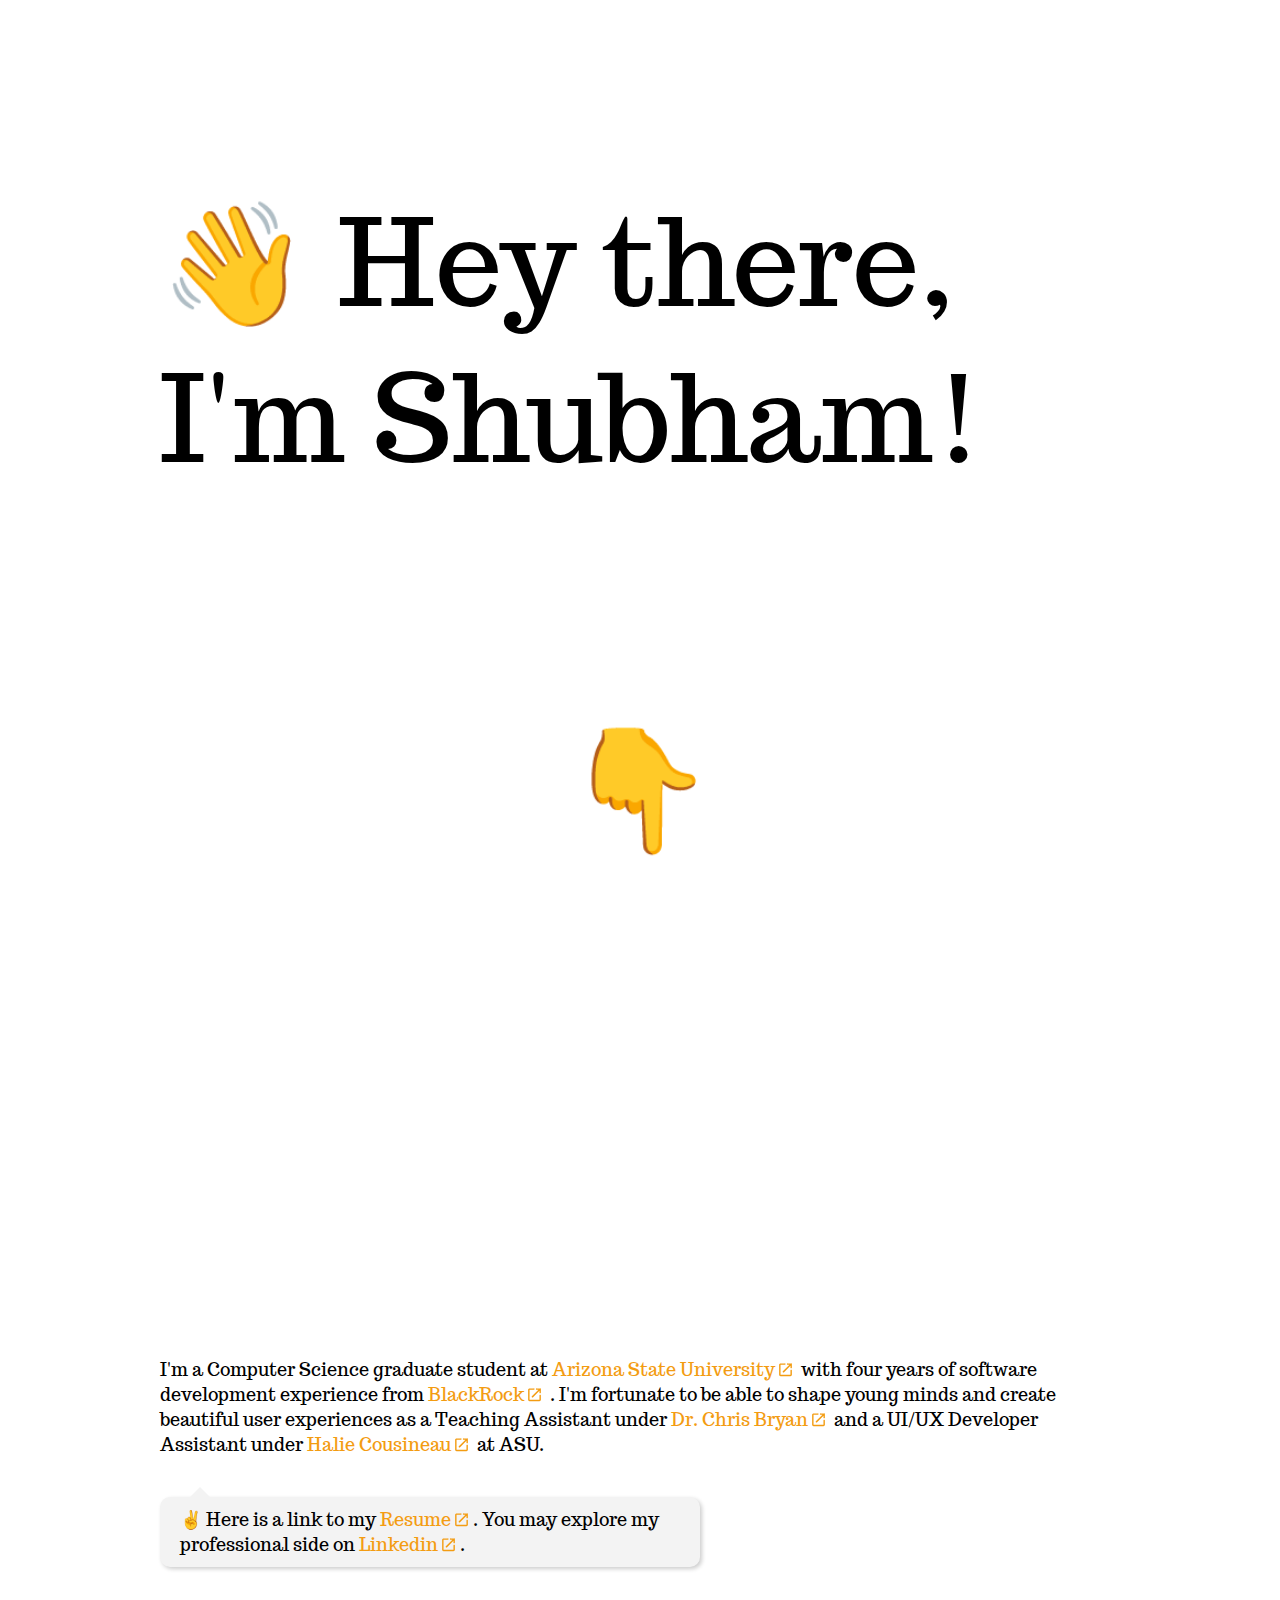
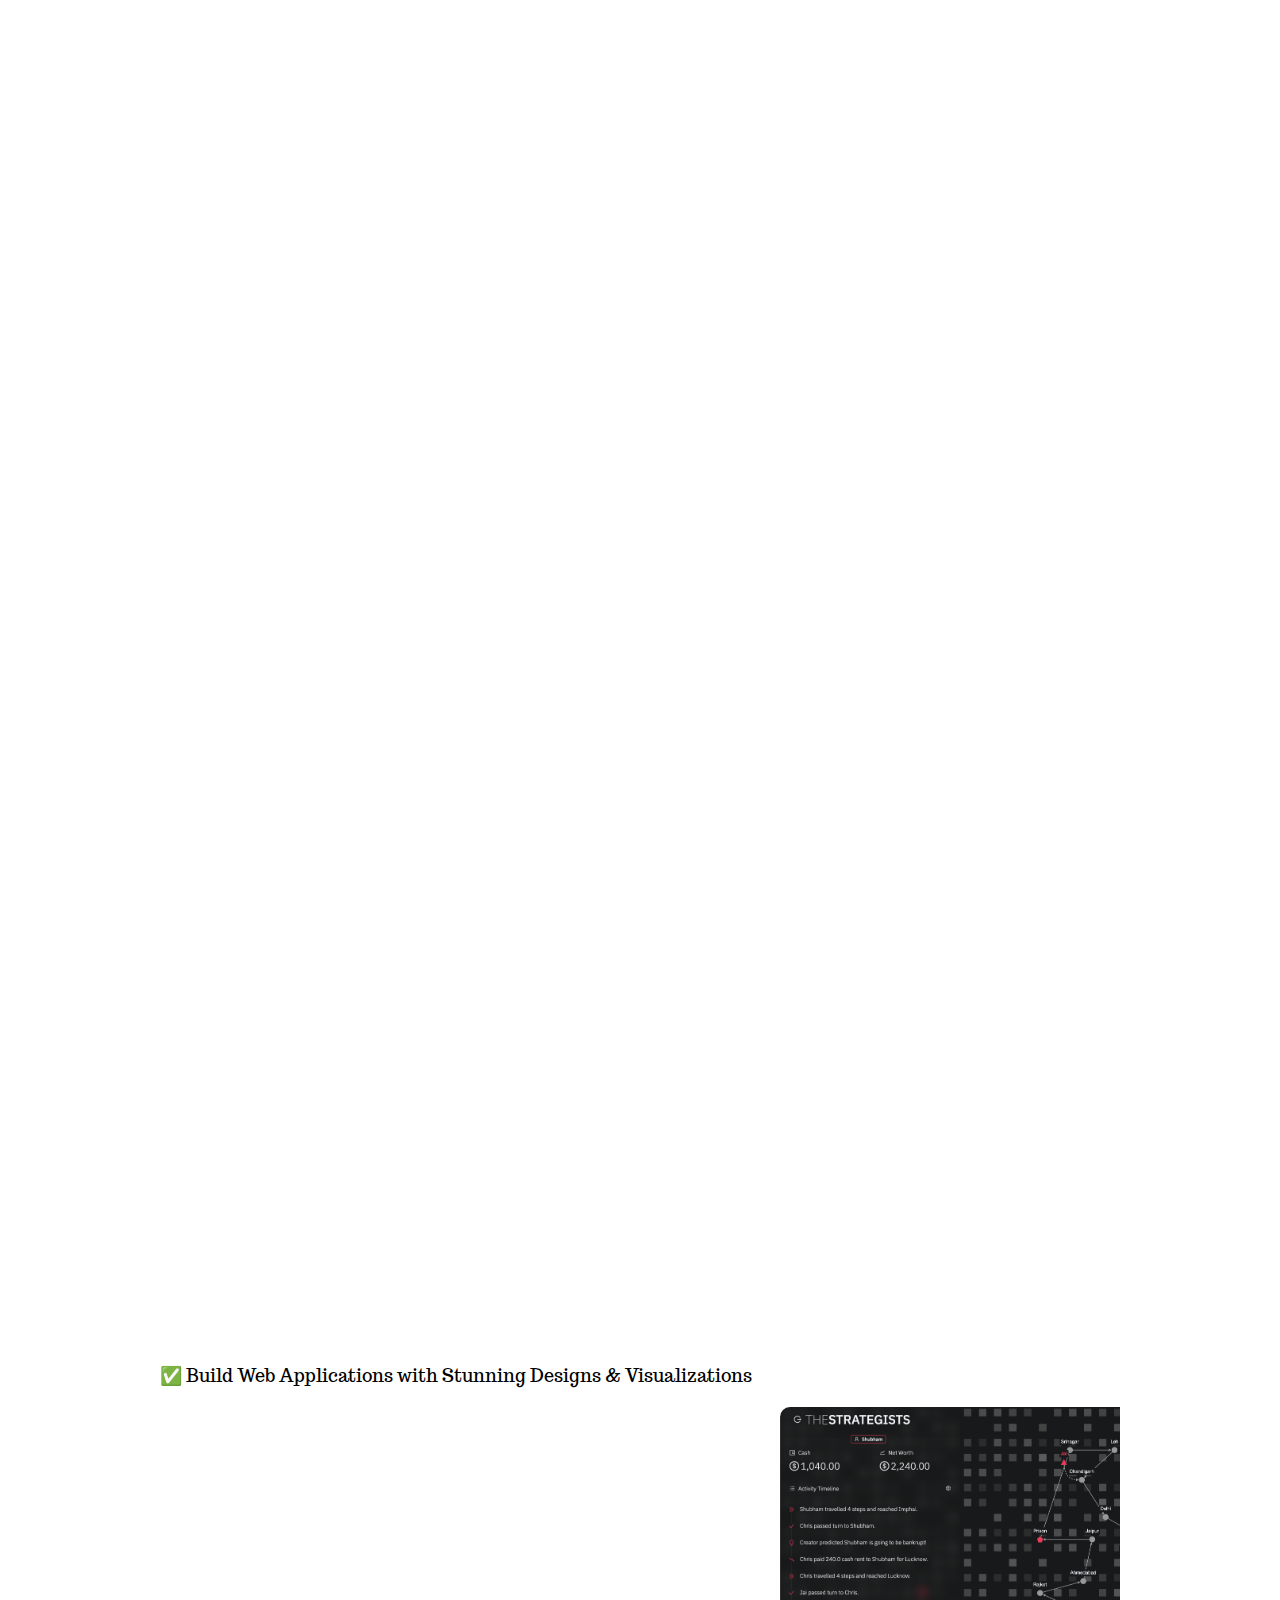
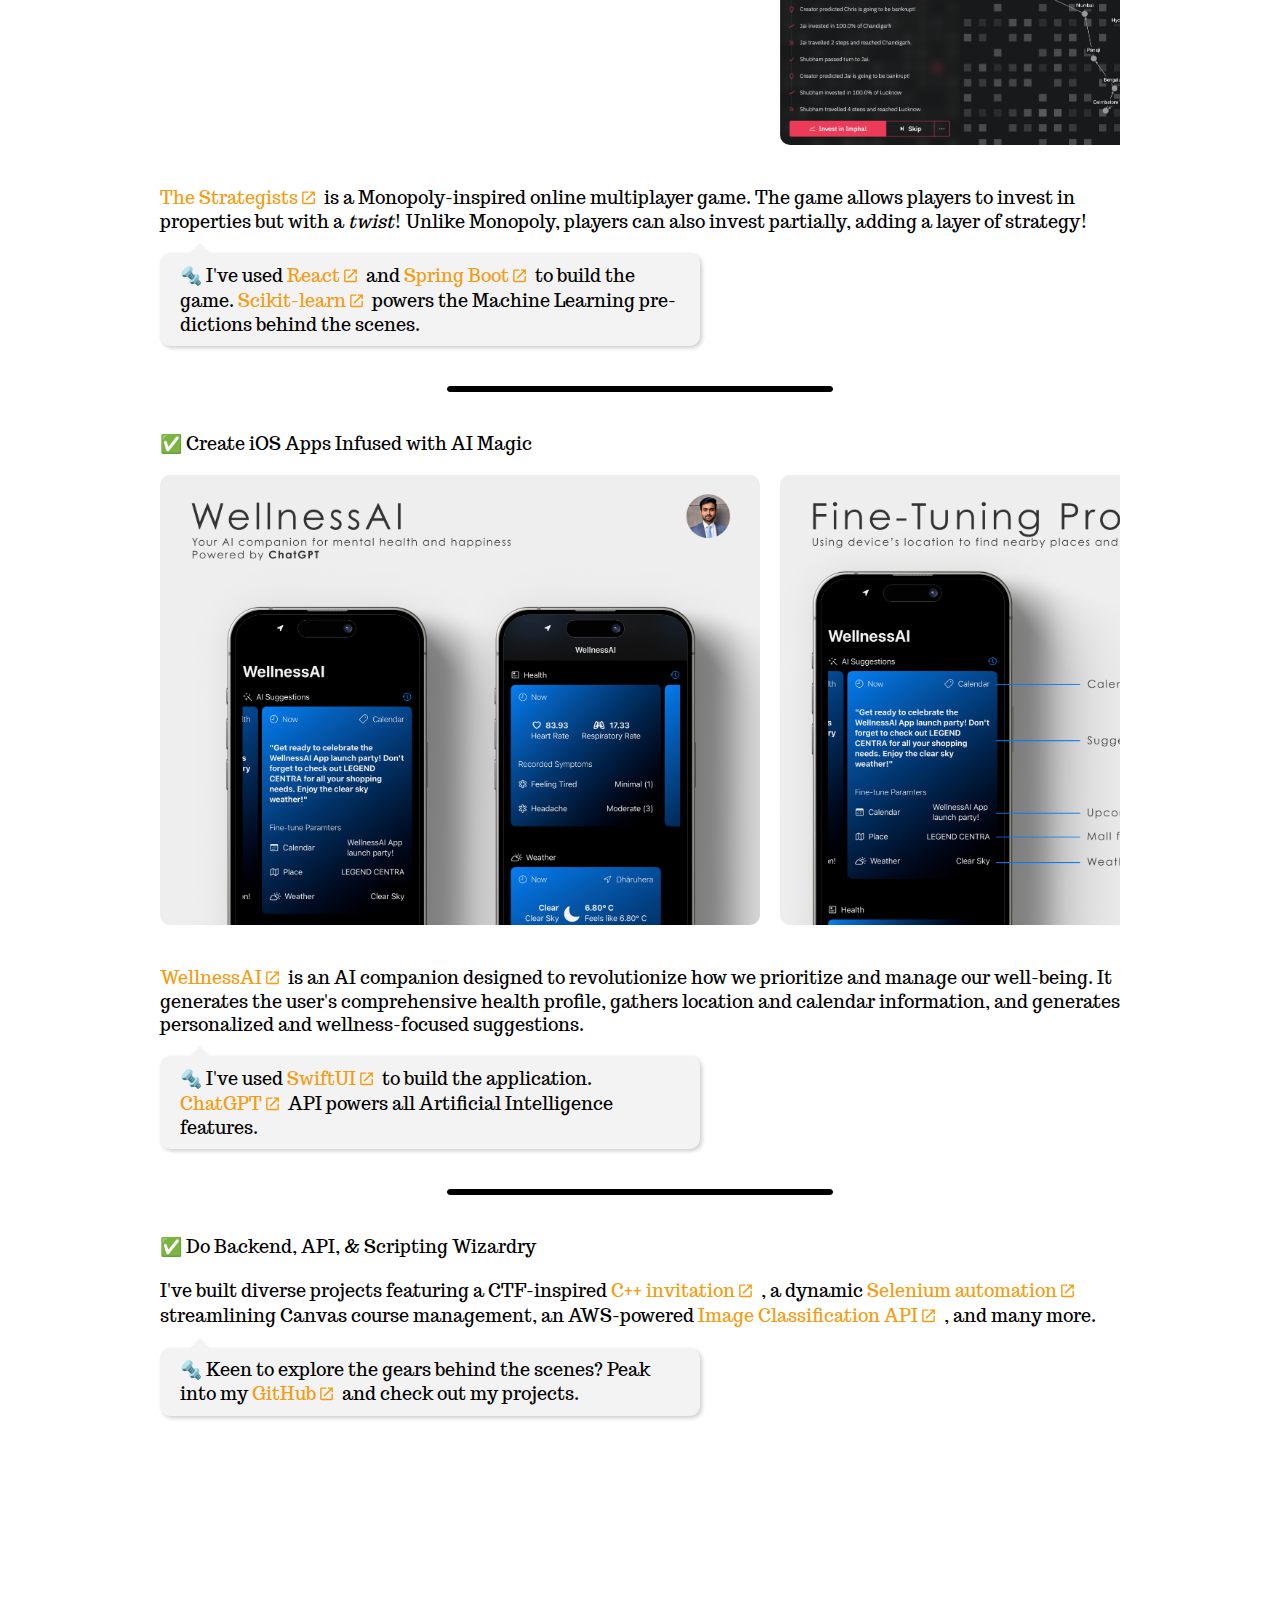
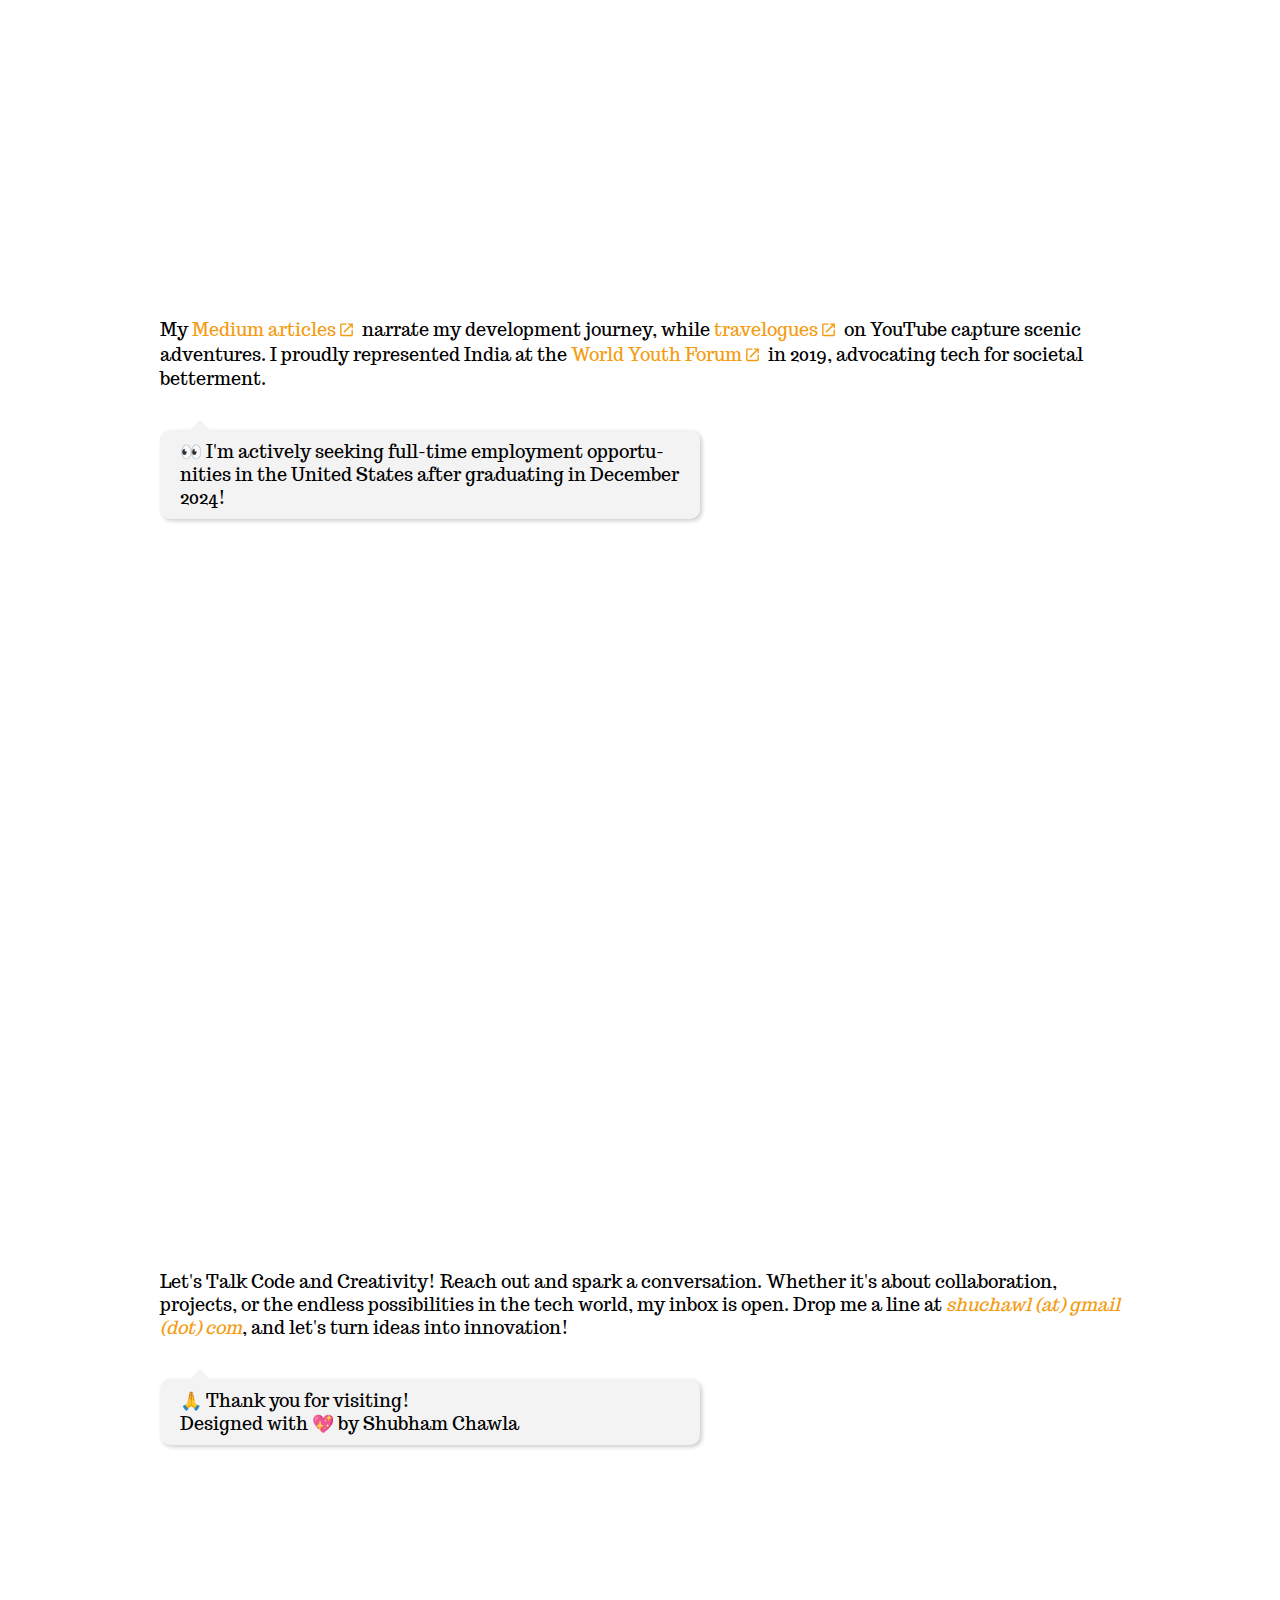
==== commit 4e1ac37a: "fix height and overflow issues" ====
--- a/index.html
+++ b/index.html
@@ -62,12 +62,12 @@
     <!-- Internship section -->
     <section class="internship">
         <header class="animate animate-out">
-            <h2>&#10024; What's new!</h2>
-        </header>
-        <main class="chat">
+            <h2>&#x1F929; What's new!</h2>
+        </header>
+        <main>
 
             <!-- 1st user prompt -->
-            <div class="chat-bubble chat-bubble-user">
+            <div class="chat-bubble chat-bubble-user animate animate-out">
                 <div class="chat-bubble__header">&#x1F464; You</div>
                 <p class="chat-bubble__body">
                     Hey PortfolioGPT,
@@ -76,8 +76,8 @@
             </div>
 
             <!-- 1st LLM reply -->
-            <div class="chat-bubble chat-bubble-bot">
-                <div class="chat-bubble__header">&#129302; PortfolioGPT</div>
+            <div class="chat-bubble chat-bubble-bot animate animate-out">
+                <div class="chat-bubble__header">&#10024; PortfolioGPT</div>
                 <p class="chat-bubble__body">
                     Shubham is interning at
                     <a href="https://www.ccdynamics.org/" target="_blank">Cross-Cultural Dynamics</a>!
@@ -87,16 +87,16 @@
             </div>
 
             <!-- 2nd user prompt -->
-            <div class="chat-bubble chat-bubble-user">
+            <div class="chat-bubble chat-bubble-user animate animate-out">
                 <div class="chat-bubble__header">&#x1F464; You</div>
                 <p class="chat-bubble__body">
-                    So, what futuristic AI wizardry is Shubham cooking up over there?
+                    So, what futuristic AI-first apps is Shubham cooking up over there?
                 </p>
             </div>
 
             <!-- 2nd LLM reply -->
-            <div class="chat-bubble chat-bubble-bot">
-                <div class="chat-bubble__header">&#129302; PortfolioGPT</div>
+            <div class="chat-bubble chat-bubble-bot animate animate-out">
+                <div class="chat-bubble__header">&#10024; PortfolioGPT</div>
                 <p class="chat-bubble__body">
                     He is diving deep into cutting-edge tech to streamline
                     operations and unlock insights from data using
--- a/css/style.css
+++ b/css/style.css
@@ -13,7 +13,8 @@
     --font-size: min(6vw, 1.8rem);
     --small-font-size: min(5vw, 1.4rem);
 
-    --section-width: 90%;
+    --section-width: 100%;
+    --section-padding: 0 var(--medium-unit);
     --section-max-width: 1000px;
 
     --accent-color: #f39c12;
@@ -69,7 +70,11 @@
     width: var(--section-width);
     max-width: var(--section-max-width);
     margin: auto;
+    margin-bottom: var(--large-unit);
     font-size: var(--font-size);
+    box-sizing: border-box;
+    padding: var(--section-padding);
+    overflow-x: hidden;
 }
 
 section>header {
@@ -130,6 +135,7 @@
     flex: auto 1;
     flex-direction: column;
     justify-content: space-between;
+    overflow-y: hidden;
 }
 
 section.landing>header {
@@ -171,17 +177,15 @@
 }
 
 @keyframes scroll-down-icon-animation {
-    0% {
+
+    from,
+    to {
         transform: translateY(0%);
     }
 
     50% {
         transform: translateY(var(--medium-unit));
     }
-
-    100% {
-        transform: translateY(0%);
-    }
 }
 
 /* 
@@ -204,12 +208,6 @@
 */
 
 section.internship {
-    display: flex;
-    flex-direction: column;
-    gap: var(--large-unit);
-}
-
-.chat {
     display: flex;
     flex-direction: column;
     gap: var(--large-unit);
@@ -220,6 +218,7 @@
     max-width: min(100%, 50rem);
     font-size: var(--font-size);
     padding: var(--small-unit) var(--medium-unit);
+    margin-bottom: var(--large-unit);
     border-radius: var(--small-unit);
     box-shadow: 0px 2px 4px rgba(0, 0, 0, .2);
     hyphens: auto;
@@ -297,16 +296,11 @@
     gap: var(--large-unit);
 }
 
-section.projects>main {
-    display: flex;
-    flex-direction: column;
-    gap: var(--large-unit);
-}
-
 section.projects>main div.projects__project {
     display: flex;
     flex-direction: column;
     gap: var(--medium-unit);
+    margin-bottom: var(--large-unit);
 }
 
 section.projects>main div.slides {
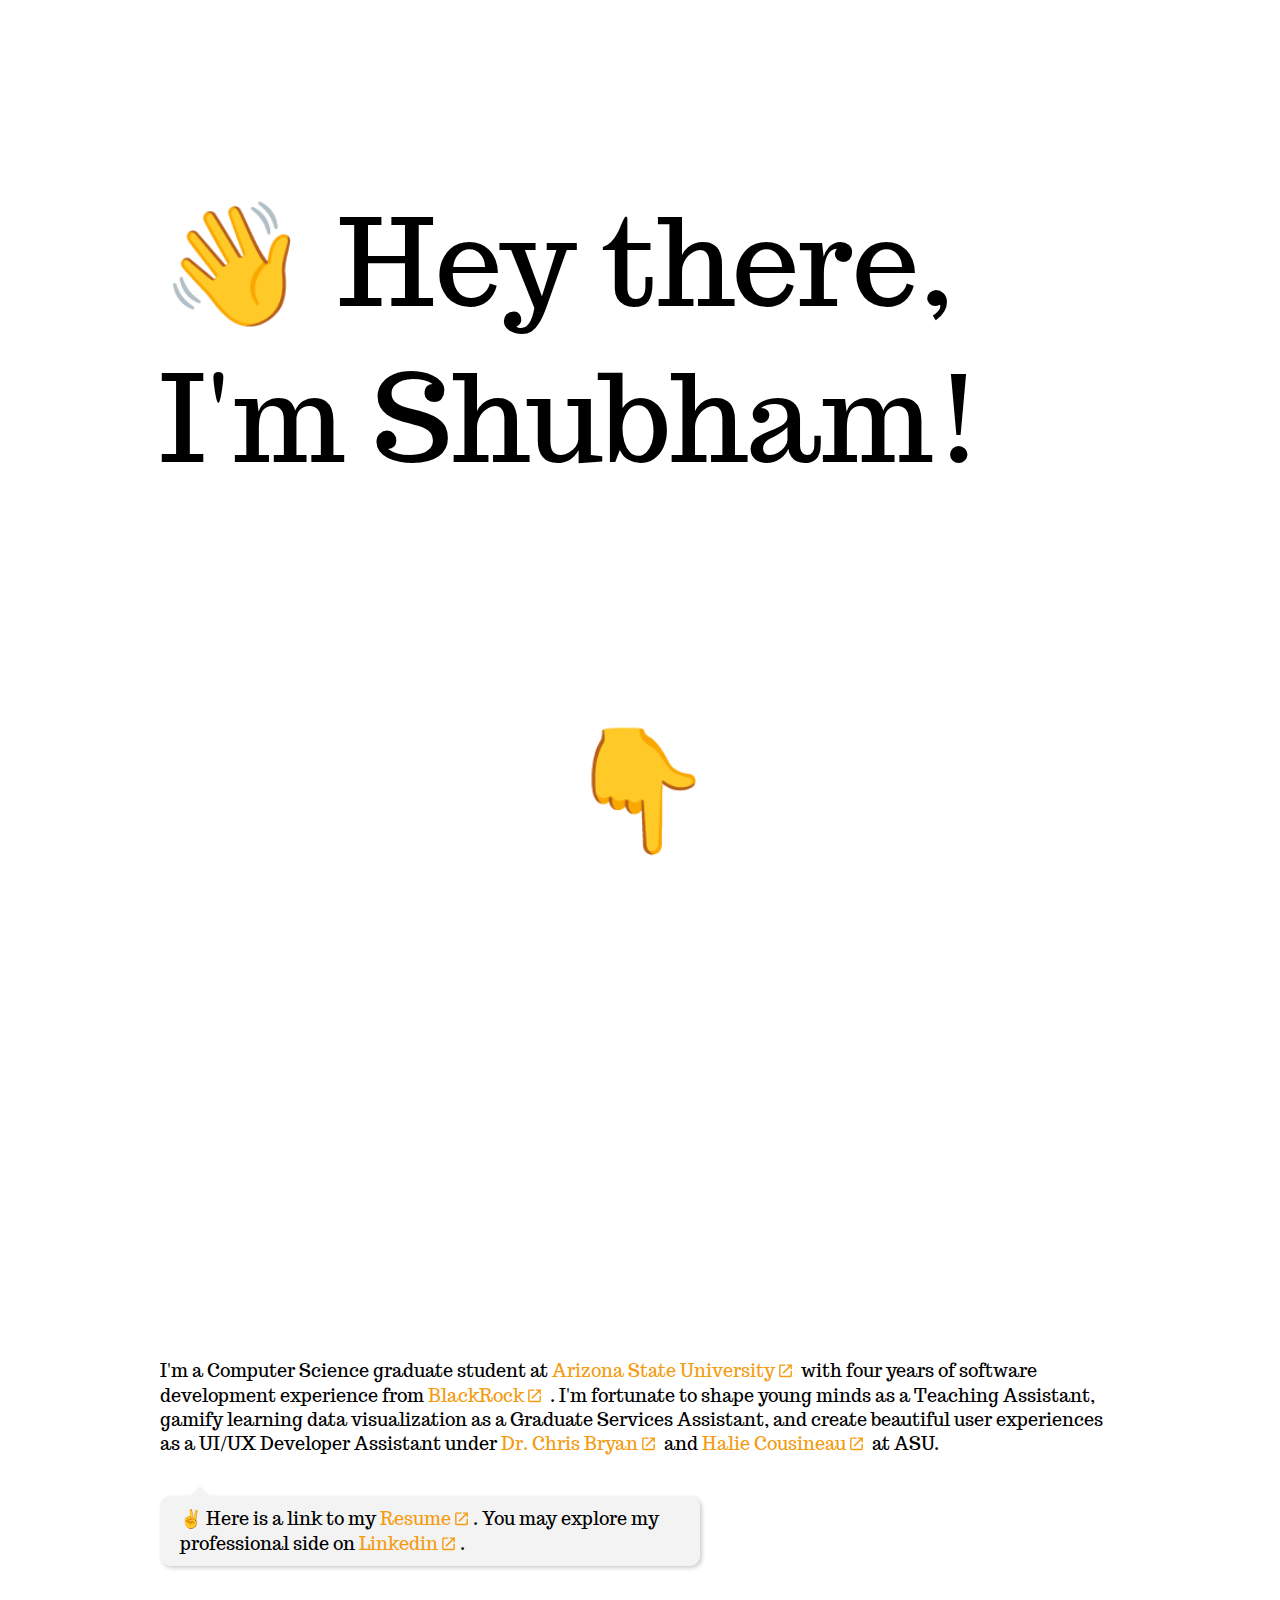
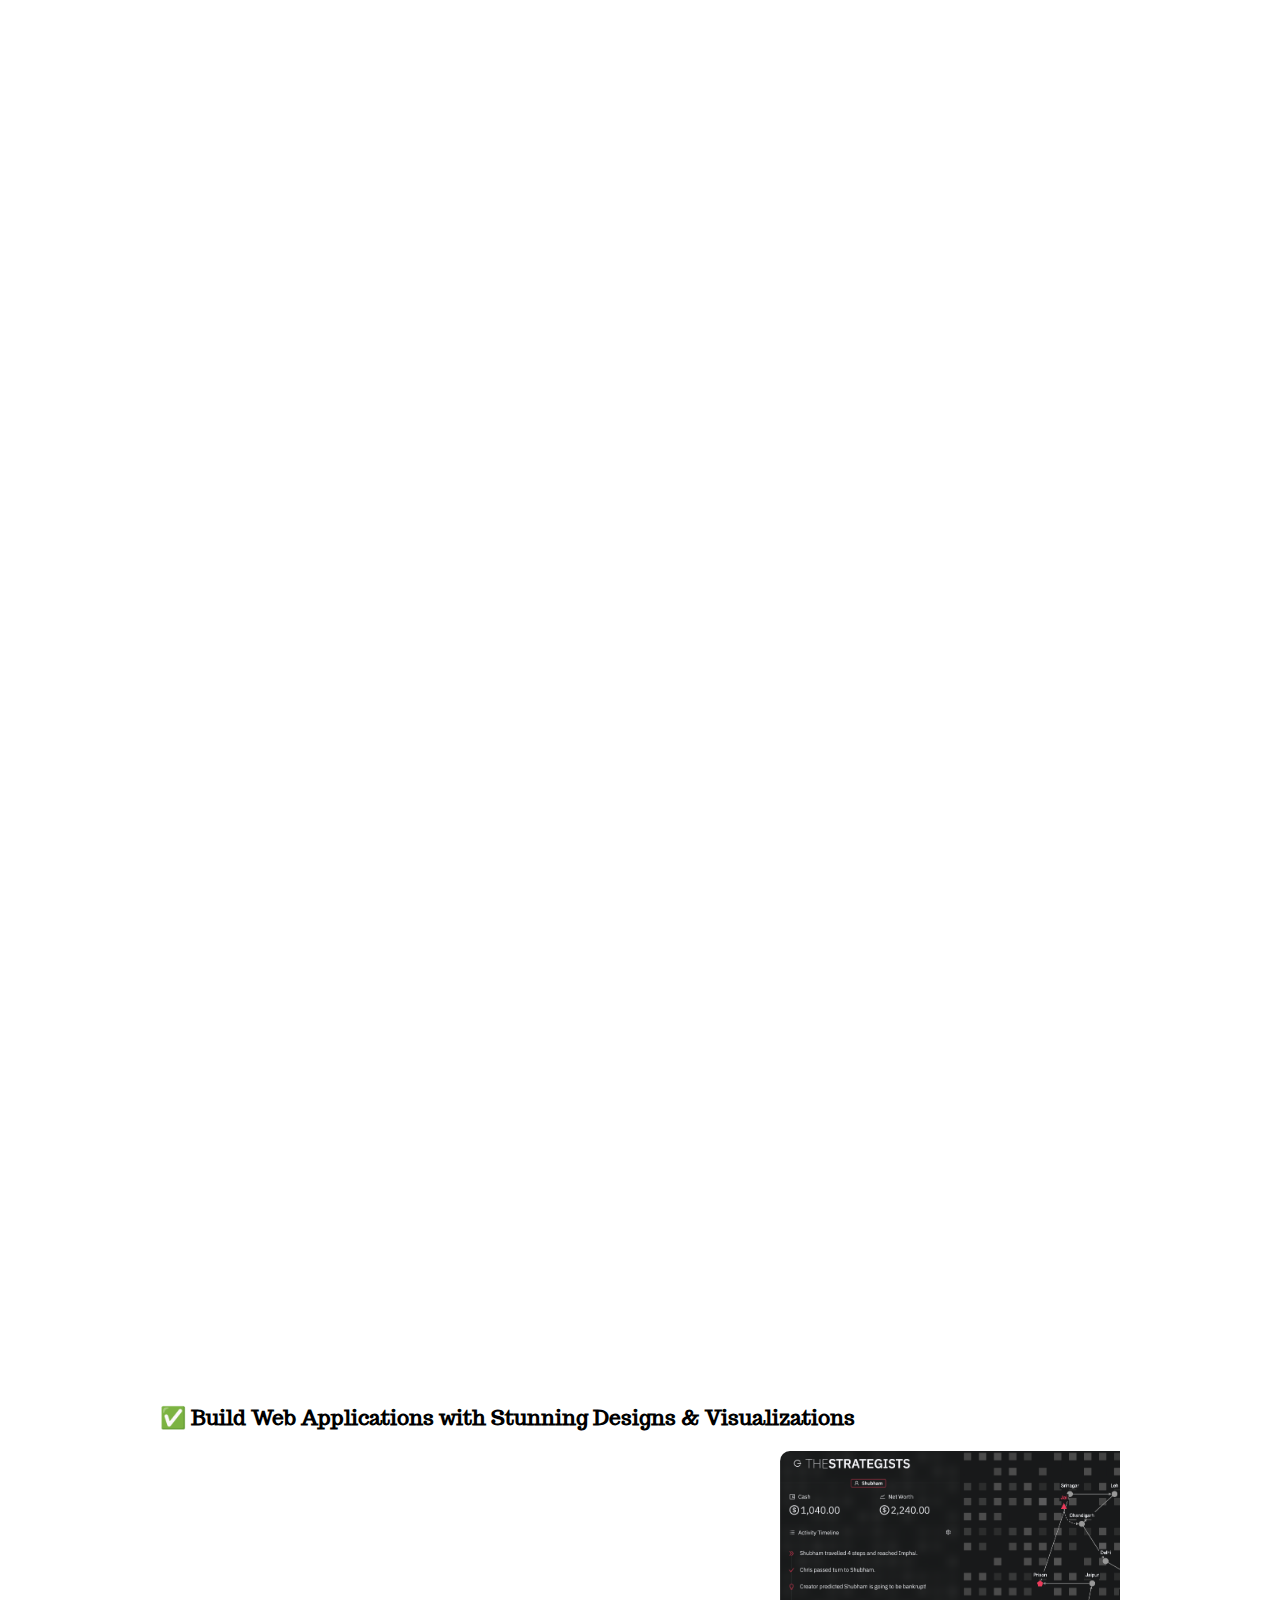
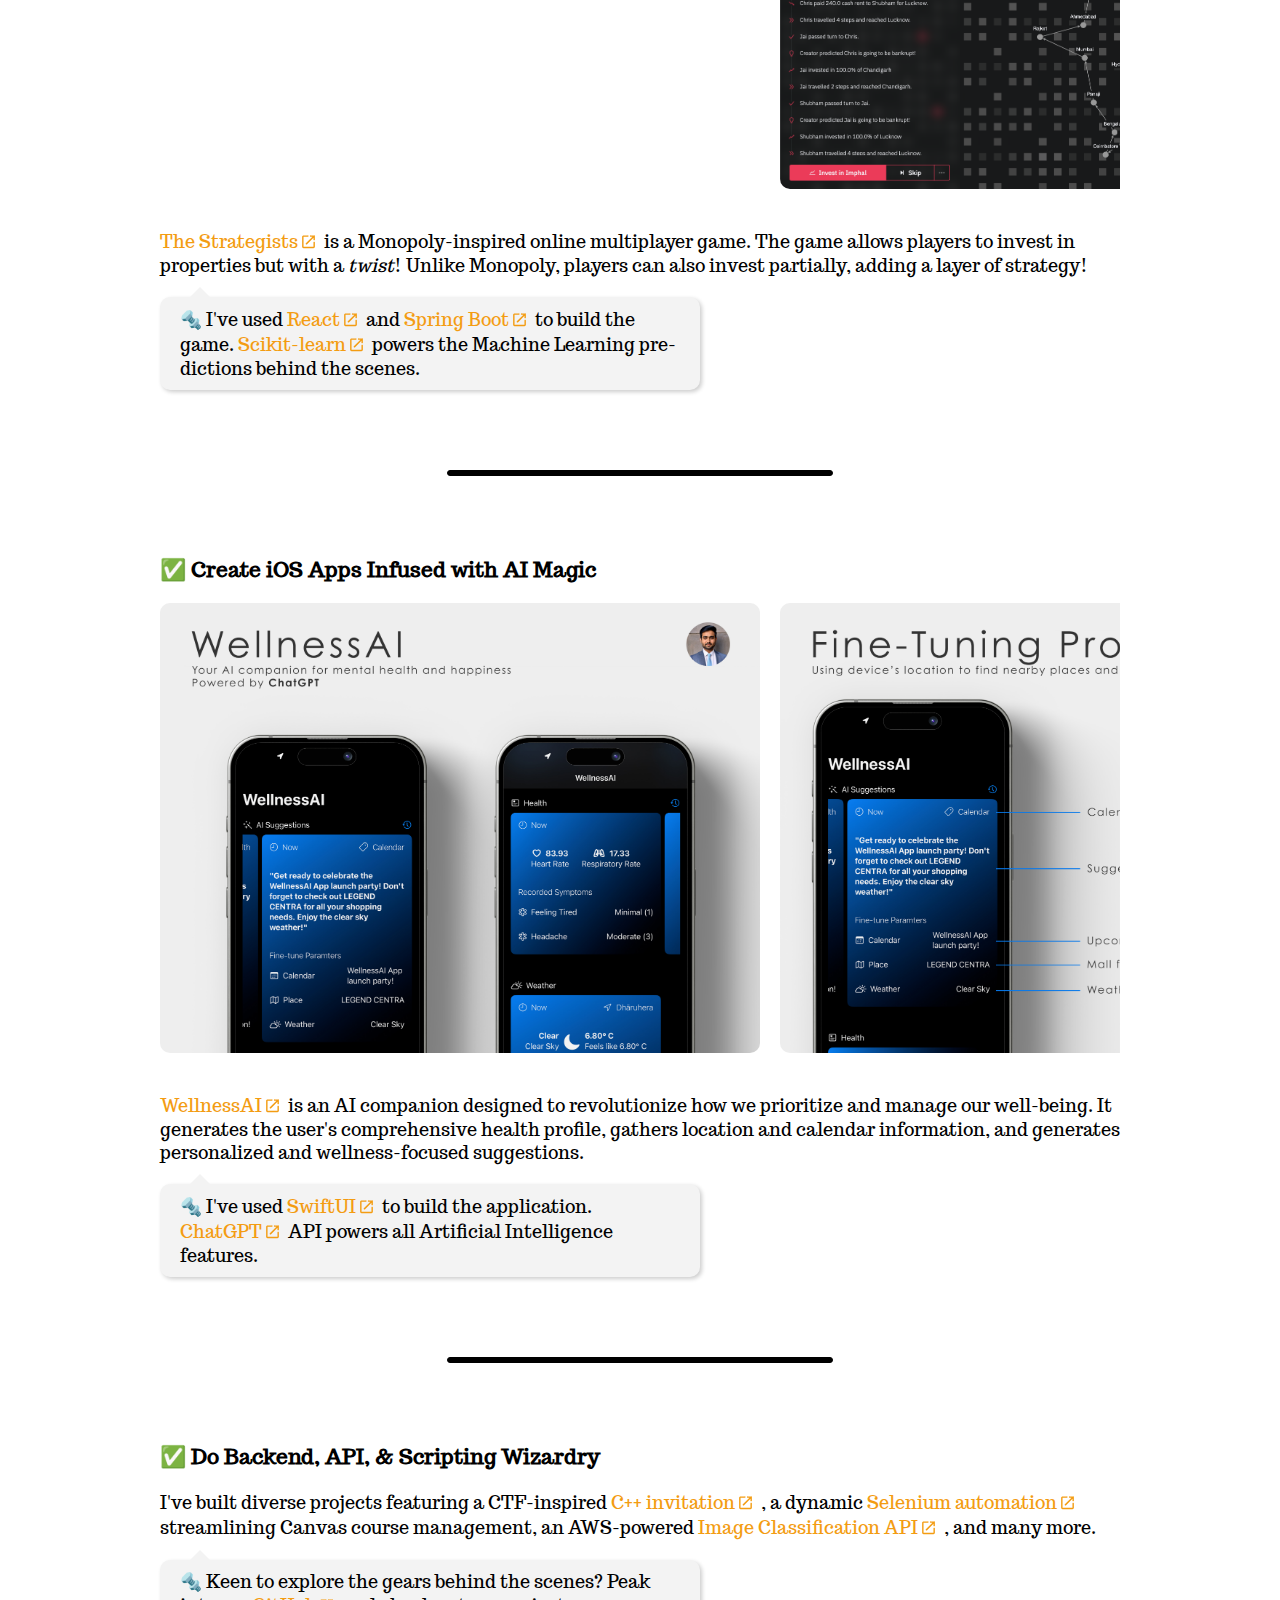
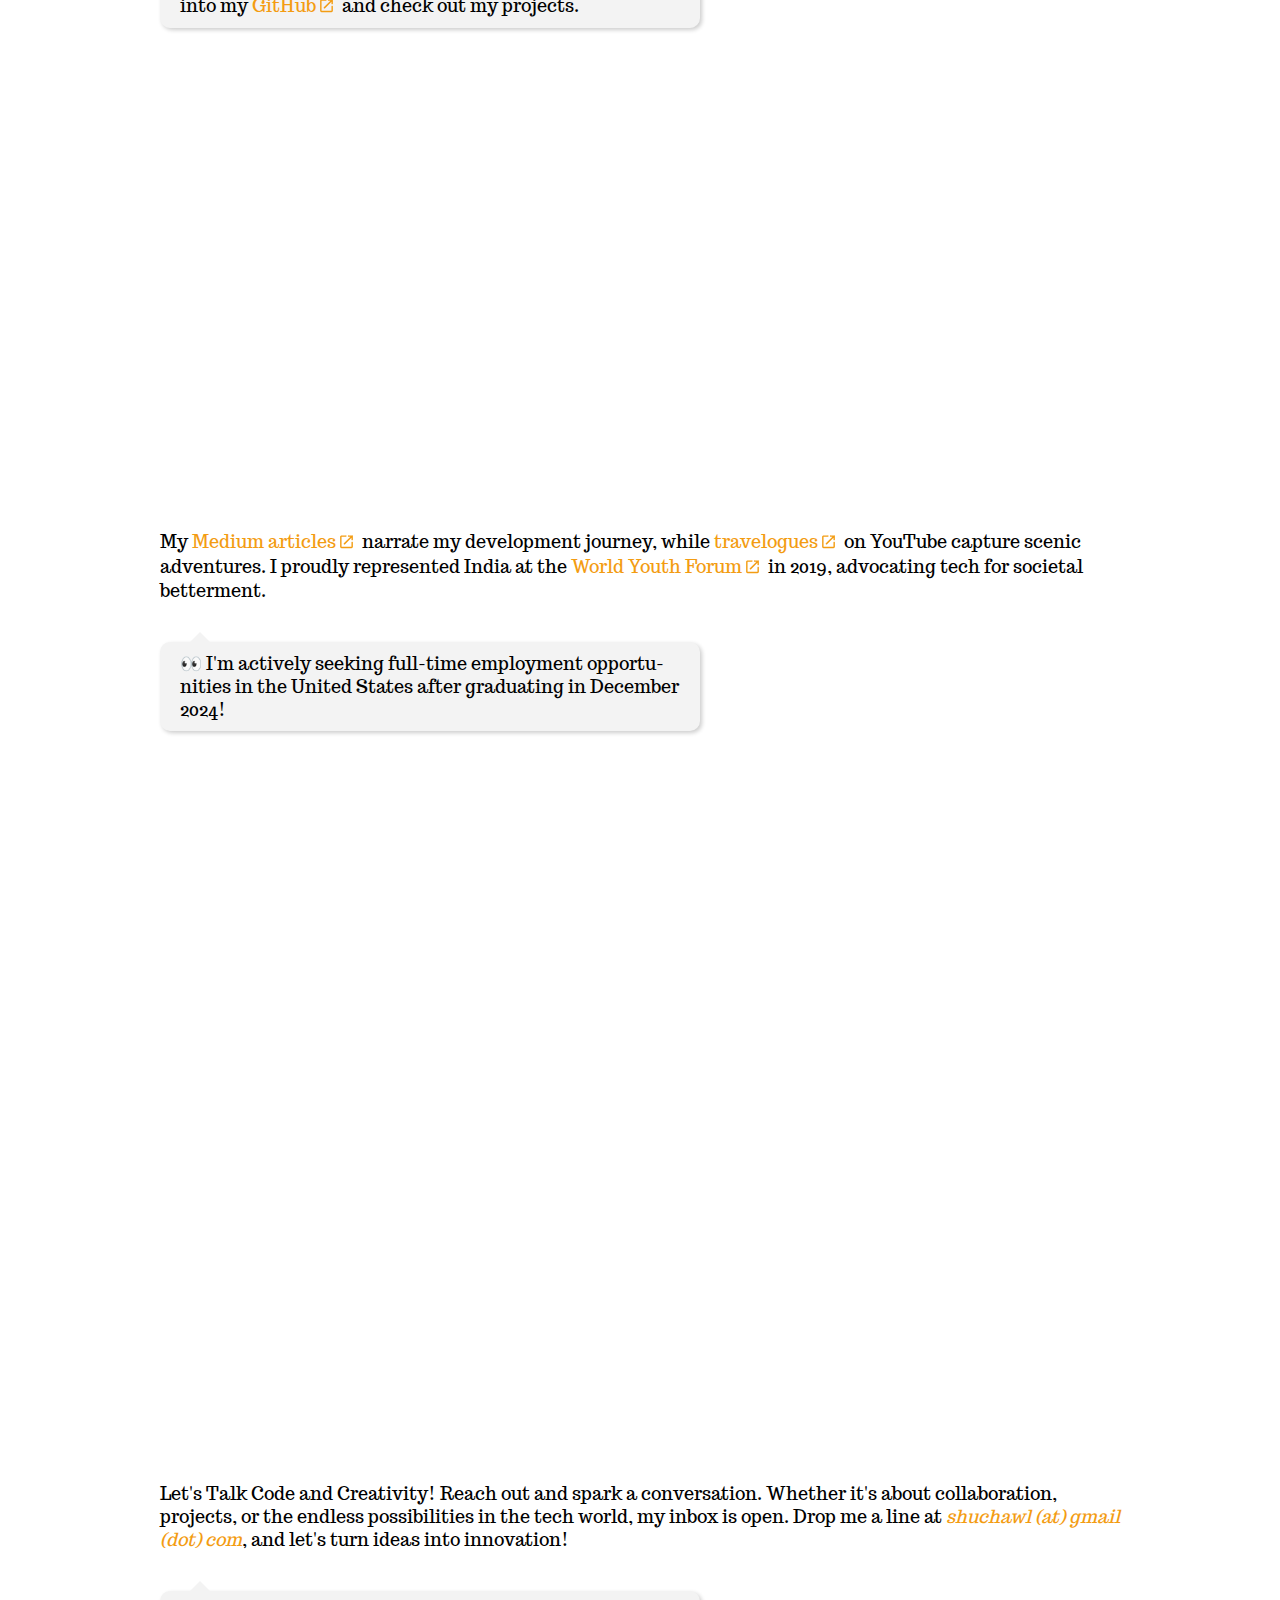
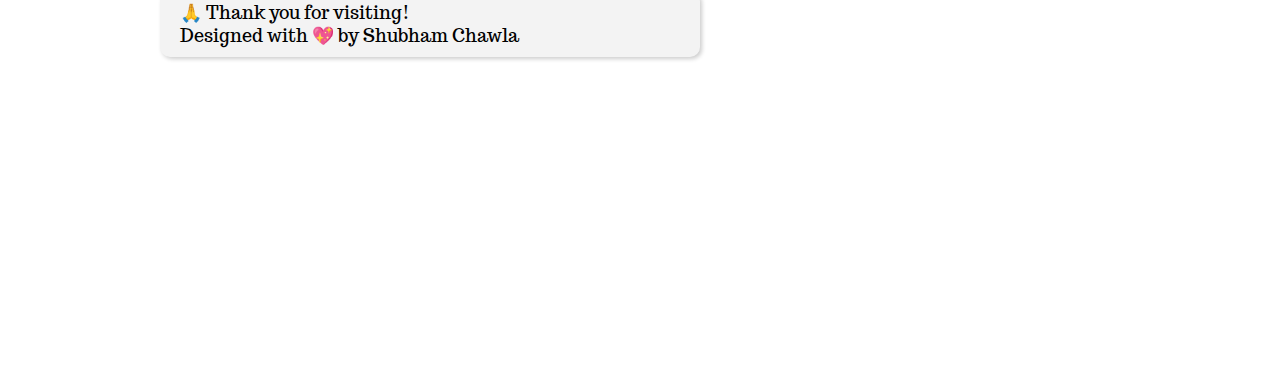
==== commit 30f0a808: "updated about section" ====
--- a/index.html
+++ b/index.html
@@ -41,10 +41,11 @@
                 with four years of software
                 development experience from
                 <a href="https://www.blackrock.com/" target="_blank">BlackRock</a>
-                . I'm fortunate to be able to shape young minds and
-                create beautiful user experiences as a Teaching Assistant under
+                . I'm fortunate to shape young minds as a Teaching Assistant,
+                gamify learning data visualization as a Graduate Services Assistant,
+                and create beautiful user experiences as a UI/UX Developer Assistant under
                 <a href="https://search.asu.edu/profile/3335256" target="_blank">Dr. Chris Bryan</a>
-                and a UI/UX Developer Assistant under
+                and
                 <a href="https://search.asu.edu/profile/4077374" target="_blank">Halie Cousineau</a>
                 at ASU.
             </p>
--- a/css/style.css
+++ b/css/style.css
@@ -40,8 +40,7 @@
 }
 
 h1,
-h2,
-h3 {
+h2 {
     font-weight: inherit;
     font-size: inherit;
 }
@@ -300,7 +299,7 @@
     display: flex;
     flex-direction: column;
     gap: var(--medium-unit);
-    margin-bottom: var(--large-unit);
+    padding: var(--large-unit) 0;
 }
 
 section.projects>main div.slides {
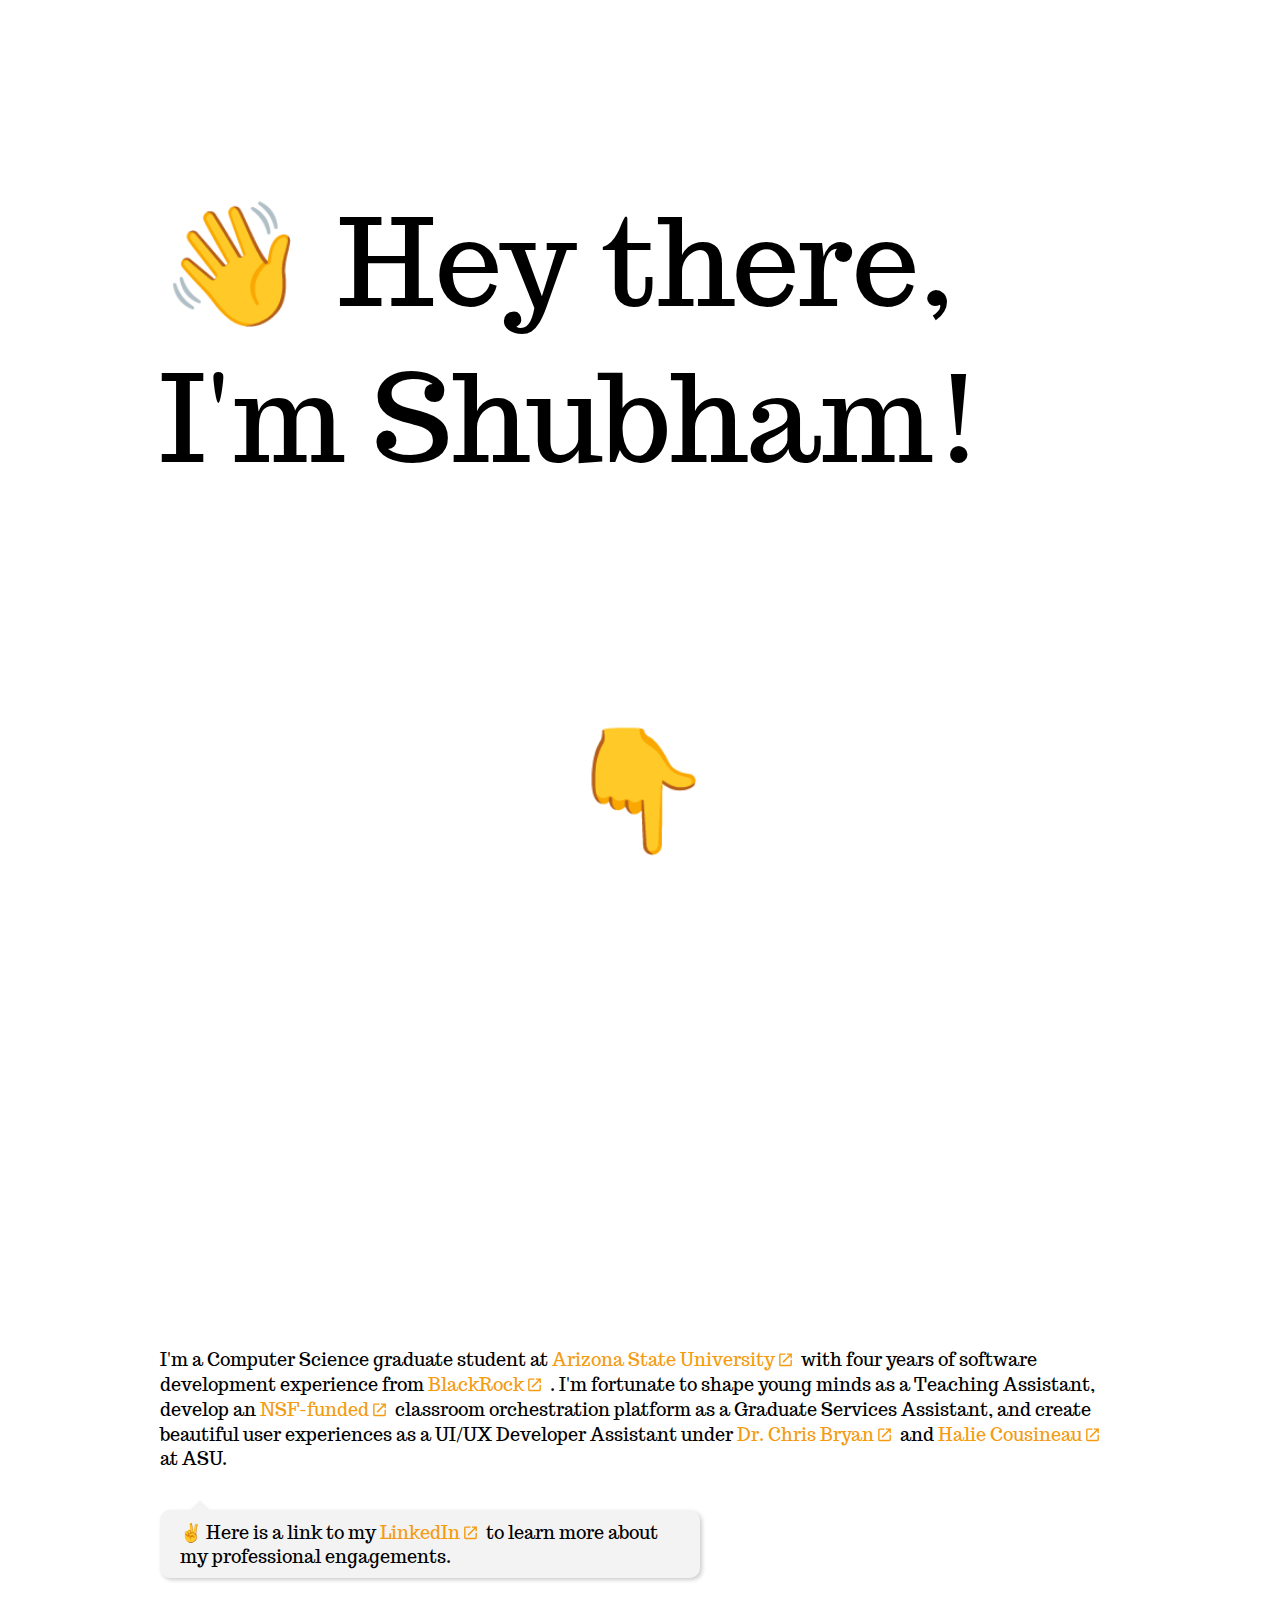
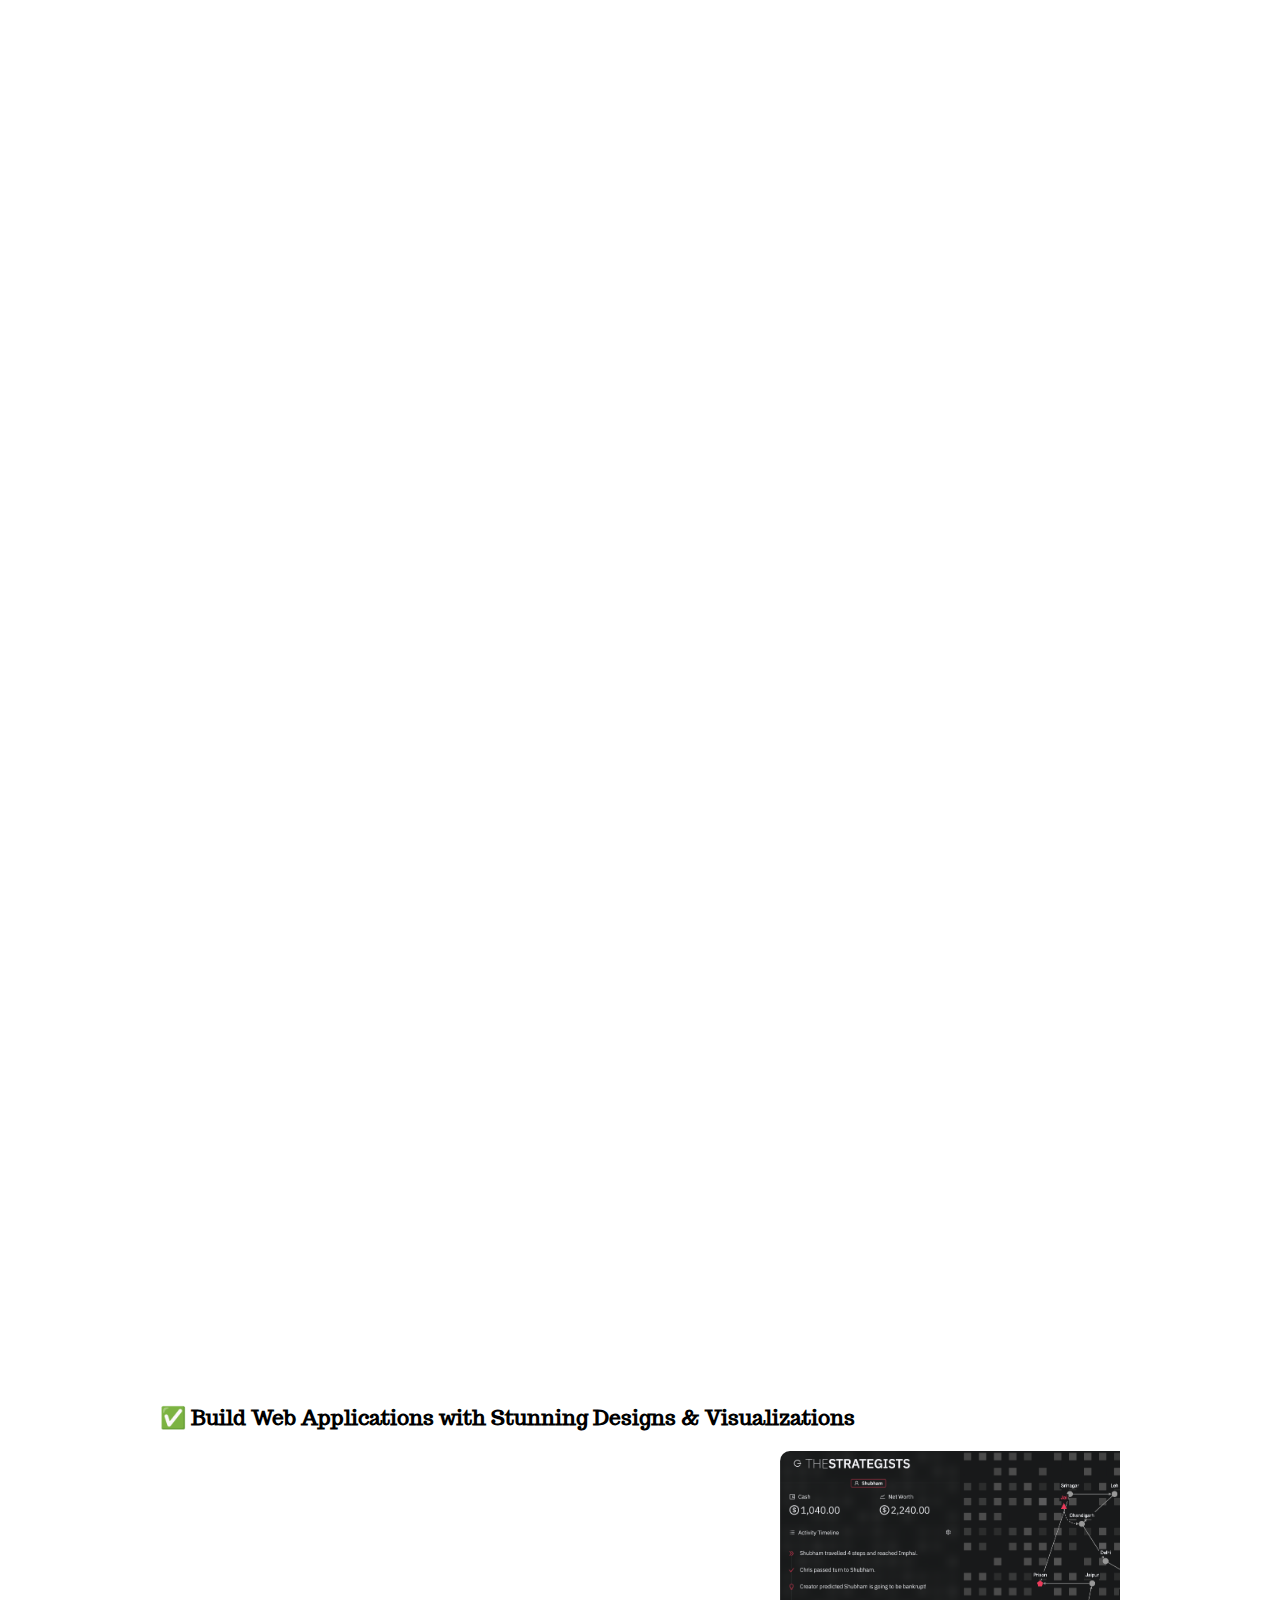
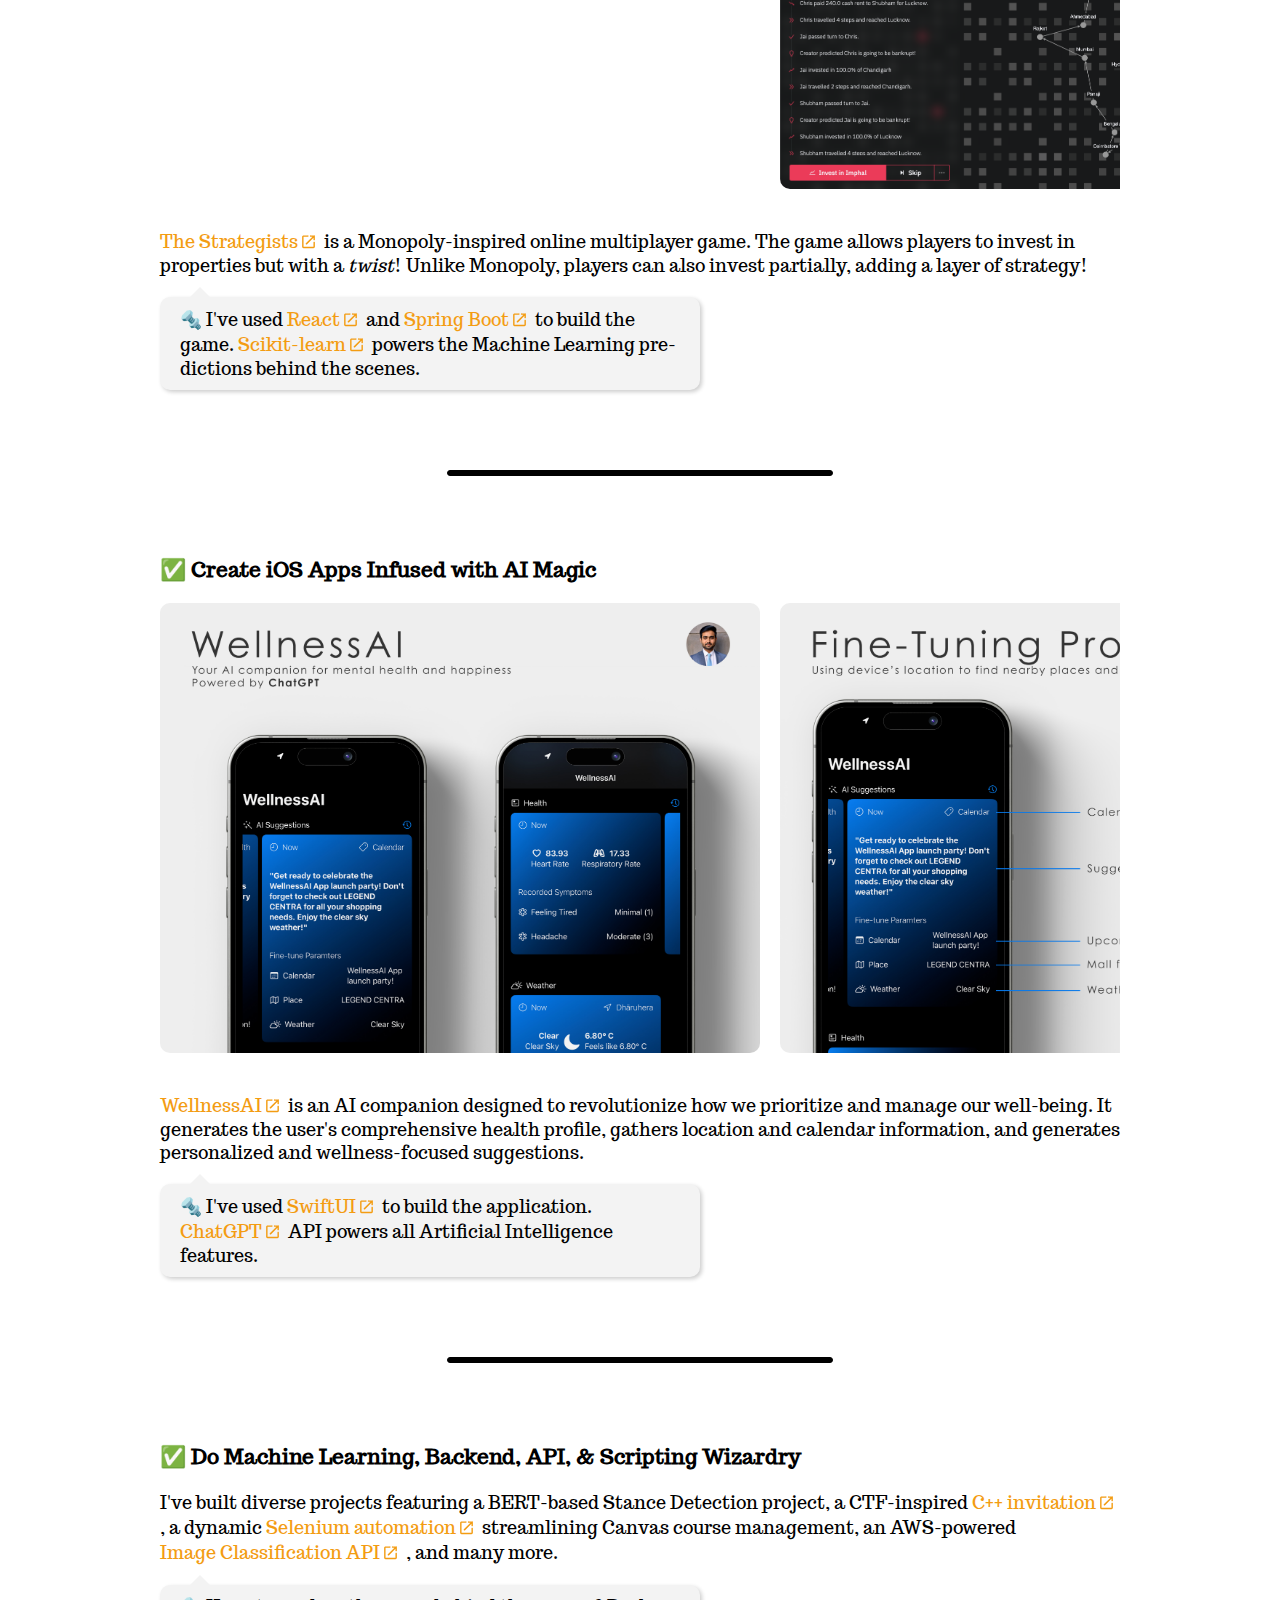
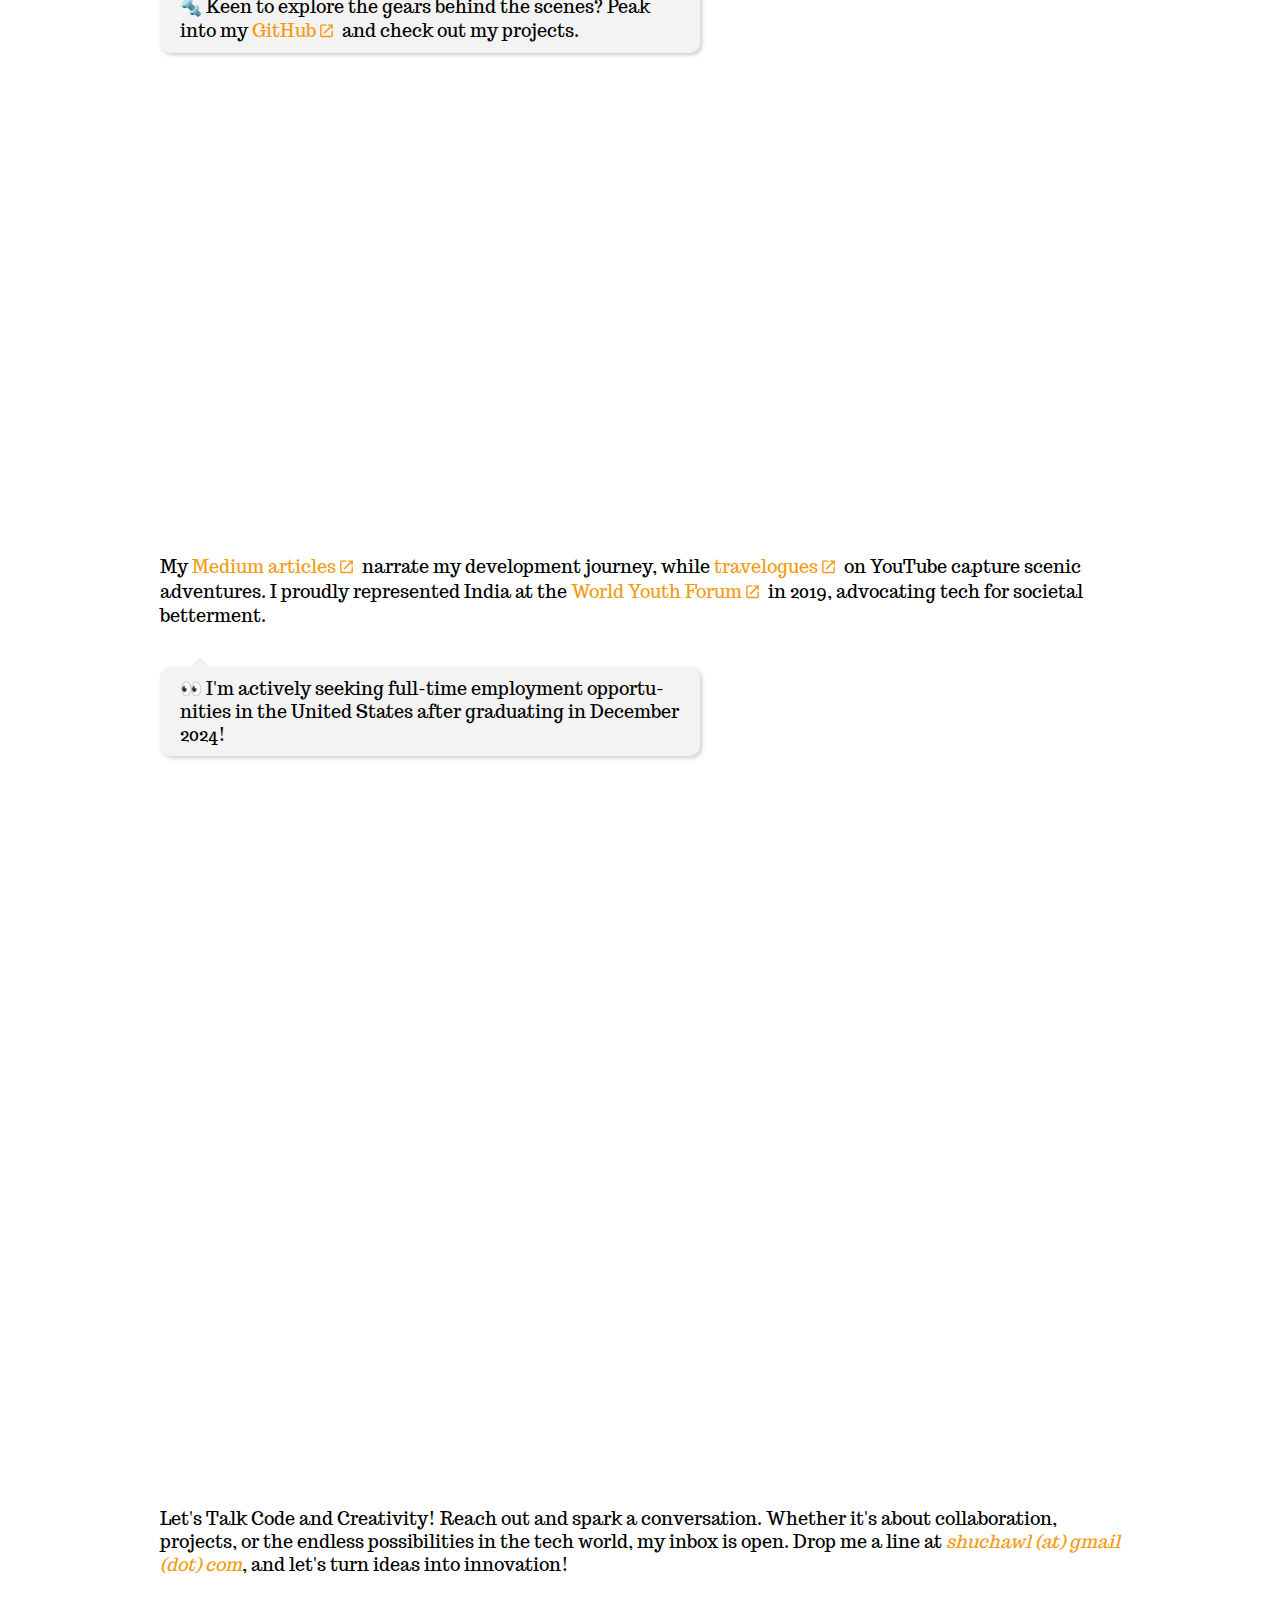
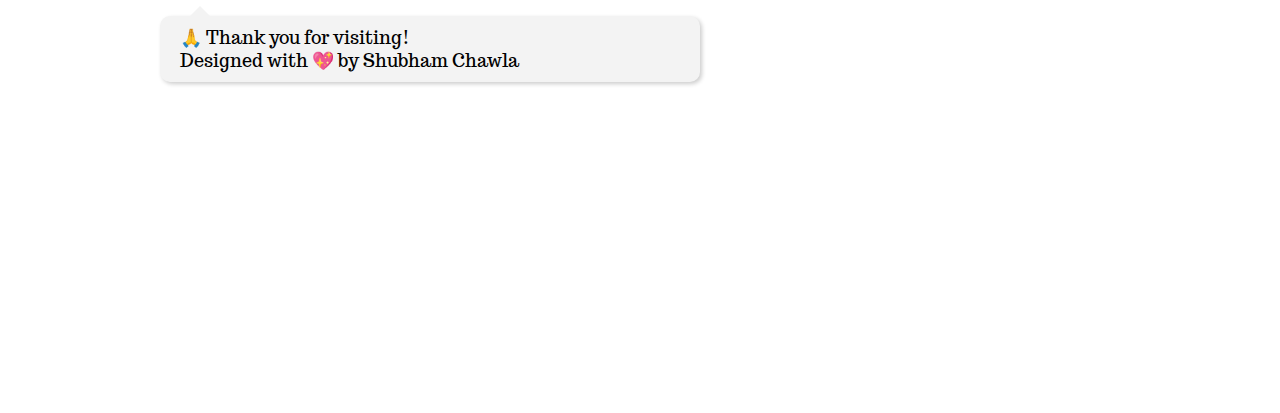
==== commit 6343c4f7: "updated content" ====
--- a/index.html
+++ b/index.html
@@ -5,6 +5,31 @@
     <meta charset="UTF-8">
     <meta name="viewport" content="width=device-width, initial-scale=1.0">
     <title>Shubham Chawla | Portfolio</title>
+
+    <!-- SEO -->
+    <meta name="author" content="Shubham Chawla">
+    <meta name="description"
+        content="Personal portfolio showcasing my skills, projects, and professional experience as a Software Engineer.">
+    <meta name="keywords"
+        content="Shubham Chawla, portfolio, Software Engineer, React, Next.js, Springboot, AI, LangChain, Machine Learning, C++, Google Cloud, AWS, projects, work experience">
+
+    <meta name="robots" content="index, follow">
+    <meta name="googlebot" content="index, follow, max-snippet:-1, max-image-preview:large, max-video-preview:-1">
+
+    <meta property="og:title" content="Shubham Chawla | Portfolio">
+    <meta property="og:description"
+        content="Personal portfolio showcasing my skills, projects, and professional experience as a Software Engineer.">
+    <meta property="og:image" content="assets/icon.png">
+    <meta property="og:url" content="https://shubham1chawla.github.io/">
+
+    <meta name="twitter:card" content="summary_large_image">
+    <meta name="twitter:title" content="Shubham Chawla | Portfolio">
+    <meta name="twitter:description"
+        content="Personal portfolio showcasing my skills, projects, and professional experience as a Software Engineer.">
+    <meta name="twitter:image" content="assets/icon.png">
+
+    <!-- Adding icon -->
+    <link rel="icon" href="assets/icon.png">
 
     <!-- Style-related imports -->
     <link rel="stylesheet" href="css/style.css">
@@ -41,21 +66,21 @@
                 with four years of software
                 development experience from
                 <a href="https://www.blackrock.com/" target="_blank">BlackRock</a>
-                . I'm fortunate to shape young minds as a Teaching Assistant,
-                gamify learning data visualization as a Graduate Services Assistant,
+                . I'm fortunate to shape young minds as a Teaching Assistant, develop an
+                <a href="https://www.nsf.gov/awardsearch/showAward?AWD_ID=2216452" target="_blank">NSF-funded</a> 
+                classroom orchestration platform as a Graduate Services Assistant,
                 and create beautiful user experiences as a UI/UX Developer Assistant under
-                <a href="https://search.asu.edu/profile/3335256" target="_blank">Dr. Chris Bryan</a>
+                <a href="https://chrisbryan.github.io/" target="_blank">Dr. Chris Bryan</a>
                 and
-                <a href="https://search.asu.edu/profile/4077374" target="_blank">Halie Cousineau</a>
+                <a href="https://www.linkedin.com/in/halie-cousineau/" target="_blank">Halie Cousineau</a>
                 at ASU.
             </p>
         </main>
         <footer>
             <p class="bubble">
-                &#x270C; Here is a link to my
-                <a href="https://drive.google.com/file/d/1rgNaaGQo2VbV3_PdTqlbp1B0GKqm_lYw/" target="_blank">Resume</a>.
-                You may explore my professional side on
-                <a href="https://www.linkedin.com/in/shubham1chawla/" target="_blank">Linkedin</a>.
+                &#x270C; Here is a link to my 
+                <a href="https://www.linkedin.com/in/shubham1chawla/" target="_blank">LinkedIn</a>
+                to learn more about my professional engagements.
             </p>
         </footer>
     </section>
@@ -187,9 +212,10 @@
 
             <!-- Wellness AI -->
             <div class="projects__project">
-                <h3> &#x2705; Do Backend, API, & Scripting Wizardry</h3>
+                <h3> &#x2705; Do Machine Learning, Backend, API, & Scripting Wizardry</h3>
                 <p class="description">
-                    I've built diverse projects featuring a CTF-inspired
+                    I've built diverse projects featuring 
+                    a BERT-based Stance Detection project, a CTF-inspired
                     <a href="https://github.com/shubham1chawla/invitation" target="_blank">C++ invitation</a>
                     , a dynamic
                     <a href="https://github.com/shubham1chawla/CanvasStudentRemover" target="_blank">Selenium
